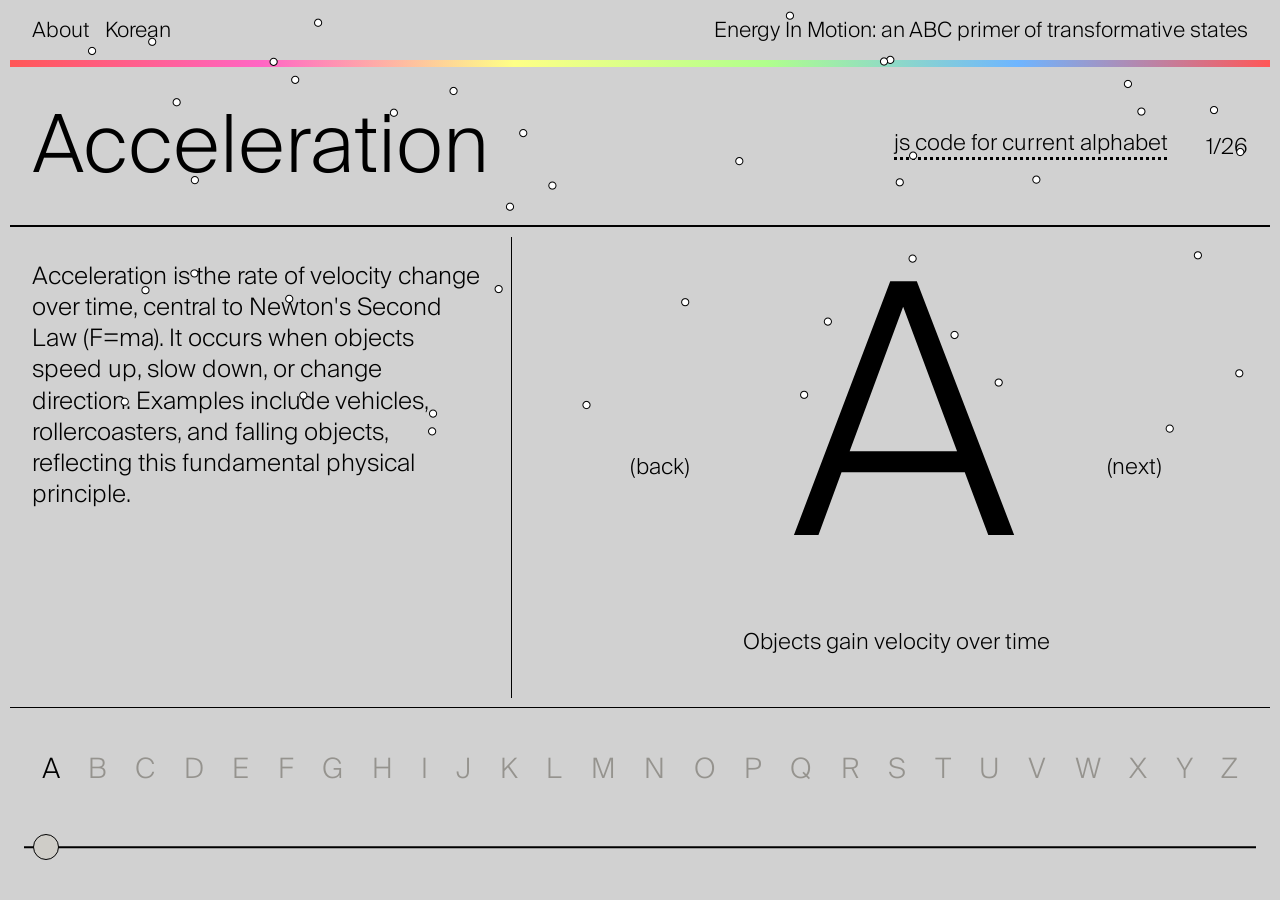
==== index.html @ 552d9637 "Add files via upload" ====
<!DOCTYPE html>
<html lang="en">
<head>
    <meta charset="UTF-8">
    <meta name="viewport" content="width=device-width, initial-scale=1.0">
    <title>Energy in Motion: An ABC Primer of Transformative States</title>
    <link rel="stylesheet" href="primer-en.css">
    <script>
        document.documentElement.classList.add('loading');
        window.addEventListener('load', function() {
          document.documentElement.classList.remove('loading');
        });
    </script>
</head>
<body>
    <!-- Top Navigation -->
    <div class="top-nav">
        <div class="nav-buttons">
            <button class="info-btn"><span class="circle"></span> About</button>
            <button class="lang-btn"><span class="circle"></span> Korean</button>
        </div>
        <div class="site-title">Energy In Motion: an ABC primer of transformative states</div>
    </div>
    
    <!-- Divider -->
    <div class="top-divider"></div>
    
    <!-- Letter Word Section -->
    <div class="letter-word-container">
        <div class="letter-word">
            Acceleration
            <span class="question-btn">?</span>
        </div>
        <div class="question-circle">Acceleration is the rate of velocity change over time, central to Newton's Second Law (F=ma). It occurs when objects speed up, slow down, or change direction. Examples include vehicles, rollercoasters, and falling objects, reflecting this fundamental physical principle.</div>
        <div class="js-link">js code for current alphabet</div>
        <div class="counter">1/26</div>
    </div>
    
    <!-- Divider -->
    <div class="section-divider"></div>
    
    <!-- Main Content Area -->
    <div class="main-content-wrapper">
        <!-- Description Column -->
        <div class="description-column">
            <div class="description" id="visible-description">
                <p>Acceleration is the rate of velocity change over time, central to Newton's Second Law (F=ma). It occurs when objects speed up, slow down, or change direction. Examples include vehicles, rollercoasters, and falling objects, reflecting this fundamental physical principle.</p>
            </div>
        </div>

        <!-- Main Content Area -->
        <div class="main-display">
            <button class="nav-text-button prev" onclick="goToPrevLetter(); return false;">(back)</button>
    <div class="main-letter">A</div>
    <button class="nav-text-button next" onclick="goToNextLetter(); return false;">(next)</button>
            
            <!-- Concept text -->
            <div class="concept">Objects gain velocity over time</div>
        </div>
        
    </div>
    
    <!-- Alphabet Strip -->
    <div class="alphabet-strip">
        <span class="letter current" data-letter="A">A <span class="alphabet-question-btn">?</span></span>
        <span class="letter" data-letter="B">B <span class="alphabet-question-btn">?</span></span>
        <span class="letter" data-letter="C">C <span class="alphabet-question-btn">?</span></span>
        <span class="letter" data-letter="D">D <span class="alphabet-question-btn">?</span></span>
        <span class="letter" data-letter="E">E <span class="alphabet-question-btn">?</span></span>
        <span class="letter" data-letter="F">F <span class="alphabet-question-btn">?</span></span>
        <span class="letter" data-letter="G">G <span class="alphabet-question-btn">?</span></span>
        <span class="letter" data-letter="H">H <span class="alphabet-question-btn">?</span></span>
        <span class="letter" data-letter="I">I <span class="alphabet-question-btn">?</span></span>
        <span class="letter" data-letter="J">J <span class="alphabet-question-btn">?</span></span>
        <span class="letter" data-letter="K">K <span class="alphabet-question-btn">?</span></span>
        <span class="letter" data-letter="L">L <span class="alphabet-question-btn">?</span></span>
        <span class="letter" data-letter="M">M <span class="alphabet-question-btn">?</span></span>
        <span class="letter" data-letter="N">N <span class="alphabet-question-btn">?</span></span>
        <span class="letter" data-letter="O">O <span class="alphabet-question-btn">?</span></span>
        <span class="letter" data-letter="P">P <span class="alphabet-question-btn">?</span></span>
        <span class="letter" data-letter="Q">Q <span class="alphabet-question-btn">?</span></span>
        <span class="letter" data-letter="R">R <span class="alphabet-question-btn">?</span></span>
        <span class="letter" data-letter="S">S <span class="alphabet-question-btn">?</span></span>
        <span class="letter" data-letter="T">T <span class="alphabet-question-btn">?</span></span>
        <span class="letter" data-letter="U">U <span class="alphabet-question-btn">?</span></span>
        <span class="letter" data-letter="V">V <span class="alphabet-question-btn">?</span></span>
        <span class="letter" data-letter="W">W <span class="alphabet-question-btn">?</span></span>
        <span class="letter" data-letter="X">X <span class="alphabet-question-btn">?</span></span>
        <span class="letter" data-letter="Y">Y <span class="alphabet-question-btn">?</span></span>
        <span class="letter" data-letter="Z">Z <span class="alphabet-question-btn">?</span></span>
    </div>
    
    <!-- Slider -->
    <div class="slider-container">
        <div class="slider-track"></div>
        <div class="slider-thumb"></div>
    </div>

    <!-- Hidden Descriptions for All Letters -->
    <div style="display: none;">
        <!-- A: Acceleration -->
        <div id="description-A" class="hidden-description">
            <p>Acceleration is the rate of velocity change over time, central to Newton's Second Law (F=ma). It occurs when objects speed up, slow down, or change direction. Examples include vehicles, rollercoasters, and falling objects, reflecting this fundamental physical principle.</p>
            <a href="#" class="js-link" style="display:none;"></a>
        </div>

        <!-- B: Balance -->
        <div id="description-B" class="hidden-description">
            <p>Balance occurs when opposing forces create equilibrium. In physics, balanced systems have no net force, remaining stationary or moving at constant velocity. This applies to chemical reactions seeking equilibrium and biological systems maintaining homeostasis in nature.</p>
            <a href="#" class="js-link" style="display:none;"></a>
        </div>
        
        <!-- C: Conversion -->
        <div id="description-C" class="hidden-description">
            <p>Conversion transforms energy between forms while total energy remains constant (First Law of Thermodynamics). Energy shifts between kinetic, potential, thermal, and electrical forms without creation or destruction. Examples include falling objects converting potential energy.</p>
            <a href="#" class="js-link" style="display:none;"></a>
        </div>
        
        <!-- D: Density -->
        <div id="description-D" class="hidden-description">
            <p>Density measures mass per volume, determining matter's compactness. This explains why objects float or sink and how materials layer when mixed. Temperature-related density variations drive atmospheric and oceanic currents, influencing weather patterns worldwide.</p>
            <a href="#" class="js-link" style="display:none;"></a>
        </div>
        
        <!-- E: Equilibrium -->
        <div id="description-E" class="hidden-description">
            <p>Equilibrium occurs when forces balance with no net change. This applies to mechanical systems at rest, chemical reactions with matched rates, and thermal systems at uniform temperature. Systems naturally progress toward equilibrium states representing minimum energy.</p>
            <a href="#" class="js-link" style="display:none;"></a>
        </div>
        
        <!-- F: Friction -->
        <div id="description-F" class="hidden-description">
            <p>Friction is the resistive force between moving surfaces, converting kinetic energy to heat. It explains why objects stop without added force and surfaces wear down. While reducing efficiency in machines, friction enables walking, driving, and gripping in daily life.</p>
            <a href="#" class="js-link" style="display:none;"></a>
        </div>
        
        <!-- G: Gravity -->
        <div id="description-G" class="hidden-description">
            <p>Gravity is the attractive force between objects with mass. This fundamental force creates weight on Earth and governs celestial motion. Gravity generates phenomena from ocean tides to river flows, while shaping galaxies and determining planetary orbits throughout space.</p>
            <a href="#" class="js-link" style="display:none;"></a>
        </div>
        
        <!-- H: Harmonic -->
        <div id="description-H" class="hidden-description">
            <p>Harmonic motion describes repeating patterns of vibration where an object oscillates around an equilibrium position. This principle explains how sound waves propagate, how musical instruments create notes, and how systems like pendulums move when displaced. Harmonic oscillators store and release energy in predictable patterns.</p>
            <a href="#" class="js-link" style="display:none;"></a>
        </div>
        
        <!-- I: Inertia -->
        <div id="description-I" class="hidden-description">
            <p>Inertia is an object's resistance to changes in motion, articulated in Newton's First Law. Objects at rest stay at rest, and moving objects maintain velocity unless acted upon by an external force. This property explains why seatbelts are necessary and why spacecraft continue moving in space without propulsion.</p>
            <a href="#" class="js-link" style="display:none;"></a>
        </div>
        
        <!-- J: Joule -->
        <div id="description-J" class="hidden-description">
            <p>The joule is the standard unit of energy in physics, measuring the work done when a force of one newton moves an object one meter. It quantifies all energy forms, from the kinetic energy of moving objects to the chemical energy in foods. Named after physicist James Prescott Joule.</p>
            <a href="#" class="js-link" style="display:none;"></a>
        </div>
        
        <!-- K: Kinetic -->
        <div id="description-K" class="hidden-description">
            <p>Kinetic energy is the energy possessed by objects in motion, calculated as one-half mass times velocity squared. This energy form is transferred during collisions, converted from potential energy during falls, and transformed into other energy types like heat through friction or electrical energy in generators.</p>
            <a href="#" class="js-link" style="display:none;"></a>
        </div>
        
        <!-- L: Luminosity -->
        <div id="description-L" class="hidden-description">
            <p>Luminosity measures the total energy emitted by a light source per unit time. For stars, it relates to their mass, temperature, and size. This property helps astronomers determine stellar evolution, distances between celestial objects, and understand how energy from stars like our sun enables life.</p>
            <a href="#" class="js-link" style="display:none;"></a>
        </div>
        
        <!-- M: Momentum -->
        <div id="description-M" class="hidden-description">
            <p>Momentum is the product of mass and velocity, representing an object's motion quantity. This conserved physical property explains why heavier or faster objects are harder to stop, and why collisions transfer motion between objects. In isolated systems, total momentum remains constant despite individual object changes.</p>
            <a href="#" class="js-link" style="display:none;"></a>
        </div>
        
        <!-- N: Neutron -->
        <div id="description-N" class="hidden-description">
            <p>The neutron is a subatomic particle with no electric charge, found in atomic nuclei alongside protons. These particles stabilize nuclei and make elements with the same number of protons (isotopes) possible. Free neutrons are unstable and radioactively decay, playing crucial roles in nuclear reactions and radiation.</p>
            <a href="#" class="js-link" style="display:none;"></a>
        </div>
        
        <!-- O: Oscillation -->
        <div id="description-O" class="hidden-description">
            <p>Oscillation is regular variation around an equilibrium position or value. This phenomenon occurs in pendulums, springs, sound waves, and electromagnetic fields. Characterized by amplitude, frequency, and period, oscillations transfer energy through waves and form the basis for timekeeping, music, and communications technology.</p>
            <a href="#" class="js-link" style="display:none;"></a>
        </div>
        
        <!-- P: Potential -->
        <div id="description-P" class="hidden-description">
            <p>Potential energy is stored energy due to an object's position or state. It exists in many forms: gravitational (height), elastic (springs), chemical (bonds), and electrical (charge position). This energy can convert to kinetic energy and other forms, demonstrating energy conservation as objects interact with their environment.</p>
            <a href="#" class="js-link" style="display:none;"></a>
        </div>
        
        <!-- Q: Quantum -->
        <div id="description-Q" class="hidden-description">
            <p>Quantum refers to discrete packets of energy that light and matter possess at the subatomic scale. This revolutionary concept explains how energy is transferred in fixed amounts rather than continuously, leading to quantum mechanics which governs electron behavior, atomic structure, and modern technologies like lasers and transistors.</p>
            <a href="#" class="js-link" style="display:none;"></a>
        </div>
        
        <!-- R: Resonance -->
        <div id="description-R" class="hidden-description">
            <p>Resonance occurs when a system is driven at its natural frequency, causing amplified oscillations. This phenomenon explains how musical instruments produce sound, why bridges require dampeners, and how MRI machines image human tissue. Resonant systems efficiently transfer energy, sometimes with dramatic or destructive consequences.</p>
            <a href="#" class="js-link" style="display:none;"></a>
        </div>
        
        <!-- S: Symmetry -->
        <div id="description-S" class="hidden-description">
            <p>Symmetry in physics refers to features that remain unchanged under certain transformations. These principles underlie conservation laws: time symmetry connects to energy conservation, spatial symmetry to momentum conservation. Nature's fundamental forces and particles are defined by symmetries, providing a framework for understanding physical reality.</p>
            <a href="#" class="js-link" style="display:none;"></a>
        </div>
        
        <!-- T: Thermal -->
        <div id="description-T" class="hidden-description">
            <p>Thermal energy is the internal energy of matter due to molecular motion. Temperature measures this motion's average intensity, while heat represents thermal energy transfer between objects. This energy form follows thermodynamics laws: it flows from hot to cold regions and ultimately converts to less useful forms.</p>
            <a href="#" class="js-link" style="display:none;"></a>
        </div>
        
        <!-- U: Uncertainty -->
        <div id="description-U" class="hidden-description">
            <p>Uncertainty in quantum mechanics represents fundamental limits on measurement precision. Heisenberg's Principle states that certain paired properties (like position and momentum) cannot be simultaneously measured with perfect accuracy. This isn't due to instrument limitations but reflects nature's probabilistic character at quantum scales, challenging classical determinism.</p>
            <a href="#" class="js-link" style="display:none;"></a>
        </div>
        
        <!-- V: Voltage -->
        <div id="description-V" class="hidden-description">
            <p>Voltage is the electric potential difference between two points, measured in volts. It represents the force that drives electric current through a circuit. Higher voltage increases the energy carried by electrons, powering everything from household appliances to telecommunications. This fundamental property enables energy transmission across vast distances in our power grid.</p>
            <a href="#" class="js-link" style="display:none;"></a>
        </div>
        
        <!-- W: Wave -->
        <div id="description-W" class="hidden-description">
            <p>Waves transfer energy through space and matter without permanent particle displacement. They exhibit properties like frequency, wavelength, amplitude, and interference patterns. Wave phenomena explain sound transmission, light behavior, water movement, and information transfer in technologies ranging from radio to quantum computing systems.</p>
            <a href="#" class="js-link" style="display:none;"></a>
        </div>
        
        <!-- X: X-ray -->
        <div id="description-X" class="hidden-description">
            <p>X-rays are high-energy electromagnetic radiation with wavelengths shorter than visible light. Their penetrating ability allows imaging of internal structures while being absorbed differently by various materials. This property enables medical diagnostics, security scanning, crystallography for molecular structure determination, and astronomical observations of high-energy cosmic phenomena.</p>
            <a href="#" class="js-link" style="display:none;"></a>
        </div>
        
        <!-- Y: Yield -->
        <div id="description-Y" class="hidden-description">
            <p>Yield in physics represents the energy released during processes like nuclear reactions or material deformation. In nuclear contexts, it measures explosive energy release, while in materials science, yield point indicates when elastic deformation becomes plastic. This concept is crucial for energy production, weapons assessment, and structural engineering.</p>
            <a href="#" class="js-link" style="display:none;"></a>
        </div>
        
        <!-- Z: Zero Point -->
        <div id="description-Z" class="hidden-description">
            <p>Zero-point energy is the minimum energy quantum systems possess even at absolute zero temperature. This residual energy exists because the uncertainty principle prevents particles from being completely at rest. It manifests in phenomena like vacuum fluctuations and may influence fundamental forces, with theoretical implications for quantum field theory and cosmology.</p>
            <a href="#" class="js-link" style="display:none;"></a>
        </div>
    </div>

    <!-- GSAP Core and Plugins -->
<script src="https://cdn.jsdelivr.net/npm/gsap@3.12.2/dist/gsap.min.js"></script>
<script src="Physics2DPlugin.min.js"></script>
<script src="SplitText.min.js"></script>
<script src="CustomEase.min.js"></script>
<script src="CustomBounce.min.js"></script>
<script src="CustomWiggle.min.js"></script>
<script src="EasePack.min.js"></script>
<script src="Draggable.min.js"></script>
<script src="Flip.min.js"></script>
<script src="primer-no-cursor.js"></script>
    <script>
        // Compatibility script for the new layout
        document.addEventListener('DOMContentLoaded', function() {
            // Make sure the js-link in the header triggers the hidden js-link in the description
            const jsLink = document.querySelector('.js-link');
            jsLink.addEventListener('click', function(e) {
                e.preventDefault();
                
                // Find the current letter
                const currentLetter = document.querySelector('.letter.current').getAttribute('data-letter');
                
                // Find the hidden js-link in the description for the current letter
                const hiddenDesc = document.getElementById(`description-${currentLetter}`);
                if (hiddenDesc) {
                    const descJsLink = hiddenDesc.querySelector('.js-link');
                    if (descJsLink) {
                        // Simulate click on the original js-link
                        descJsLink.click();
                    }
                }
            });

            // Make language button work as a link to Korean version
            const langBtn = document.querySelector('.lang-btn');
            langBtn.addEventListener('click', function() {
                window.location.href = 'primer-ko.html';
            });

            // Update the visible description when letter changes
            document.addEventListener('letterChanged', function(event) {
                if (event.detail && event.detail.letter) {
                    // Update the visible description
                    updateDescription(event.detail.letter);
                }
            });
            
            // Function to update the visible description
            function updateDescription(letter) {
                const hiddenDesc = document.getElementById(`description-${letter}`);
                const visibleDesc = document.getElementById('visible-description');
                
                if (hiddenDesc && visibleDesc) {
                    const contentText = hiddenDesc.querySelector('p').textContent;
                    visibleDesc.innerHTML = `<p>${contentText}</p>`;
                }
            }
        });
    </script>
    
    <!-- Fixed Info Box Script with responsive text -->
<script>
   document.addEventListener('DOMContentLoaded', function() {
    // Create the info box element
    const infoBox = document.createElement('div');
    infoBox.id = 'info-modal';
    
    // Function to position and size the info box correctly
    function positionInfoBox() {
        // Find the About button to position popup directly underneath
        const aboutBtn = document.querySelector('.info-btn');
        
        if (aboutBtn) {
            const btnRect = aboutBtn.getBoundingClientRect();
            
            // Position info box directly under About button
            infoBox.style.position = 'absolute';
            infoBox.style.top = (btnRect.bottom + 10) + 'px';
            infoBox.style.left = btnRect.left + 'px';
            
            // Make popup - 750px wide and auto height
            infoBox.style.width = '750px';
            infoBox.style.height = 'auto';
            infoBox.style.maxHeight = 'none';
        }
    }
    
    // Style the info box
    infoBox.style.backgroundColor = 'rgba(209, 209, 209, 0.9)';
    infoBox.style.zIndex = '1000';
    infoBox.style.display = 'none';
    infoBox.style.overflow = 'auto';
    infoBox.style.border = '1.5px solid #000';
    
    document.body.appendChild(infoBox);
    
    // Initial positioning
    positionInfoBox();
    
    // Reposition on window resize
    window.addEventListener('resize', positionInfoBox);

    // Get the exact padding from description column
    const descriptionColumn = document.querySelector('.description-column');
    let descPadding = '2rem';
    
    if (descriptionColumn) {
        const computedStyle = window.getComputedStyle(descriptionColumn);
        descPadding = computedStyle.padding;
    }

    // Add content to the info box
    infoBox.innerHTML = `
        <div style="padding: 15px 20px; font-family: 'SuisseIntl-Light', 'test-family-light', sans-serif; font-size: 18px; line-height: 1.4; text-align: left; width: 100%; box-sizing: border-box;">
            <p>All things exist as energy in constant flux, transforming through different forms and states. This ABC Primer pairs letters with energy concepts that respond to your cursor movements, allowing you to interact with these principles beyond static definitions. The project combines field research with speculative design to create an experiential exploration of energy phenomena. Each letter visualizes scientific principles through interactive animations that reveal the dynamic nature of physical forces and transformations.</p>
        </div>
    `;

    // Track if the box is visible
    let isInfoBoxVisible = false;

    // Find the info button
    const infoBtn = document.querySelector('.info-btn');
    
    // Add click event listener
    if (infoBtn) {
        infoBtn.addEventListener('click', function(e) {
            e.stopPropagation();
            
            if (!isInfoBoxVisible) {
                // Show the box
                infoBox.style.display = 'flex';
                infoBox.style.justifyContent = 'center';
                infoBox.style.alignItems = 'center';
                positionInfoBox(); // Ensure correct positioning on display
                isInfoBoxVisible = true;
            } else {
                // Hide the box
                infoBox.style.display = 'none';
                isInfoBoxVisible = false;
            }
        });
        
        // Close when clicking anywhere else
        document.addEventListener('click', function(e) {
            if (isInfoBoxVisible && !infoBox.contains(e.target) && e.target !== infoBtn) {
                infoBox.style.display = 'none';
                isInfoBoxVisible = false;
            }
        });
    }
});

    // Question mark functionality
    document.addEventListener('DOMContentLoaded', function() {
        const questionBtn = document.querySelector('.question-btn');
        const questionCircle = document.querySelector('.question-circle');
        
        if (questionBtn && questionCircle) {
            questionBtn.addEventListener('click', function(e) {
                e.stopPropagation();
                questionCircle.classList.toggle('show');
            });
            
            // Close when clicking elsewhere
            document.addEventListener('click', function(e) {
                if (!questionBtn.contains(e.target) && !questionCircle.contains(e.target)) {
                    questionCircle.classList.remove('show');
                }
            });
        }

        // Alphabet question mark functionality
        const alphabetQuestionBtns = document.querySelectorAll('.alphabet-question-btn');
        alphabetQuestionBtns.forEach(function(btn) {
            btn.addEventListener('click', function(e) {
                e.stopPropagation();
                
                // Get the letter from parent element
                const letter = btn.parentElement.getAttribute('data-letter');
                
                // Find the description for this letter
                const description = document.getElementById('description-' + letter);
                
                if (description) {
                    // Create a popup showing the description
                    let popup = document.getElementById('alphabet-popup');
                    if (!popup) {
                        popup = document.createElement('div');
                        popup.id = 'alphabet-popup';
                        popup.style.position = 'absolute';
                        popup.style.background = '#d1d1d1';
                        popup.style.border = '1.5px solid #000';
                        popup.style.padding = '12px';
                        popup.style.fontFamily = 'SuisseIntl-Light, sans-serif';
                        popup.style.fontSize = '12px';
                        popup.style.lineHeight = '1.3';
                        popup.style.zIndex = '1000';
                        popup.style.maxWidth = '300px';
                        popup.style.display = 'none';
                        document.body.appendChild(popup);
                    }
                    
                    // Position popup near the clicked button
                    const rect = btn.getBoundingClientRect();
                    popup.style.top = (rect.bottom + 5) + 'px';
                    popup.style.left = rect.left + 'px';
                    
                    // Set content
                    popup.innerHTML = description.querySelector('p').innerHTML;
                    
                    // Show/hide popup
                    if (popup.style.display === 'block') {
                        popup.style.display = 'none';
                    } else {
                        popup.style.display = 'block';
                    }
                }
            });
        });

        // Close alphabet popup when clicking elsewhere
        document.addEventListener('click', function(e) {
            const popup = document.getElementById('alphabet-popup');
            if (popup && !e.target.classList.contains('alphabet-question-btn')) {
                popup.style.display = 'none';
            }
        });
    });
    </script>
    <script src="code-display.js"></script>
    <script src="particles.js"></script>
    <script>
        // Self-contained fix for navigation buttons and keyboard controls
(function() {
    // Wait for page to fully load
    window.addEventListener('load', function() {
        console.log("Navigation fix running...");
        
        // Get the navigation buttons
        const prevButton = document.querySelector('.nav-text-button.prev');
        const nextButton = document.querySelector('.nav-text-button.next');
        
        // Get all alphabet letters
        const letters = document.querySelectorAll('.alphabet-strip .letter');
        const letterArray = Array.from(letters).map(el => el.getAttribute('data-letter'));
        
        // Function to find current letter
        function getCurrentLetter() {
            const currentLetter = document.querySelector('.letter.current');
            return currentLetter ? currentLetter.getAttribute('data-letter') : 'A';
        }
        
        // Flag to prevent double navigation (IMPORTANT)
        window.keyboardNavigationHandled = true;
        
        // Check if there's already a global function we can use
        let hasGlobalNavFunctions = false;
        if (typeof window.goToPrevLetter === 'function' && typeof window.goToNextLetter === 'function') {
            hasGlobalNavFunctions = true;
            console.log("Using existing global navigation functions");
        }
        
        // Navigation functions - but don't define them if they already exist
        if (!hasGlobalNavFunctions) {
            // Define our own navigation functions
            window.goToPrevLetter = function() {
                const currentLetter = getCurrentLetter();
                const currentIndex = letterArray.indexOf(currentLetter);
                const prevIndex = (currentIndex - 1 + 26) % 26; // Wrap from A to Z
                
                // Find the previous letter element and click it
                const prevLetter = letterArray[prevIndex];
                const prevElement = document.querySelector(`.letter[data-letter="${prevLetter}"]`);
                if (prevElement) {
                    prevElement.click();
                    console.log(`Navigated to previous letter: ${prevLetter}`);
                }
            };
            
            window.goToNextLetter = function() {
                const currentLetter = getCurrentLetter();
                const currentIndex = letterArray.indexOf(currentLetter);
                const nextIndex = (currentIndex + 1) % 26; // Wrap from Z to A
                
                // Find the next letter element and click it
                const nextLetter = letterArray[nextIndex];
                const nextElement = document.querySelector(`.letter[data-letter="${nextLetter}"]`);
                if (nextElement) {
                    nextElement.click();
                    console.log(`Navigated to next letter: ${nextLetter}`);
                }
            };
            
            console.log("Navigation functions defined");
        }
        
        // Directly replace the buttons with new ones that have working handlers
        if (prevButton && prevButton.parentNode) {
            const newPrevButton = document.createElement('button');
            newPrevButton.className = prevButton.className;
            newPrevButton.innerHTML = prevButton.innerHTML;
            newPrevButton.onclick = function(e) {
                e.preventDefault();
                e.stopPropagation();
                window.goToPrevLetter();
                return false;
            };
            prevButton.parentNode.replaceChild(newPrevButton, prevButton);
        }
        
        if (nextButton && nextButton.parentNode) {
            const newNextButton = document.createElement('button');
            newNextButton.className = nextButton.className;
            newNextButton.innerHTML = nextButton.innerHTML;
            newNextButton.onclick = function(e) {
                e.preventDefault();
                e.stopPropagation();
                window.goToNextLetter();
                return false;
            };
            nextButton.parentNode.replaceChild(newNextButton, nextButton);
        }
        
        // Get updated button references after replacement
        const updatedPrevButton = document.querySelector('.nav-text-button.prev');
        const updatedNextButton = document.querySelector('.nav-text-button.next');
        
        // Add a custom style to override the underline
        const styleEl = document.createElement('style');
        styleEl.textContent = `
            .nav-text-button.keyboard-active {
                font-style: italic;
                transform: translateY(-50%) skewX(-5deg) !important;
            }
        `;
        document.head.appendChild(styleEl);
        
        // IMPORTANT: Remove the existing keyboard event listener from primer.js to avoid double navigation
        // This is done by creating a new handler that intercepts and handles the events before primer.js can
        document.addEventListener('keydown', function(e) {
            if (e.key === 'ArrowLeft' || e.key === 'ArrowRight') {
                e.stopImmediatePropagation(); // Prevent other handlers from executing
                
                // Visual feedback for the buttons
                if (e.key === 'ArrowLeft' && updatedPrevButton) {
                    updatedPrevButton.classList.add('keyboard-active');
                    setTimeout(function() {
                        updatedPrevButton.classList.remove('keyboard-active');
                    }, 300);
                } else if (e.key === 'ArrowRight' && updatedNextButton) {
                    updatedNextButton.classList.add('keyboard-active');
                    setTimeout(function() {
                        updatedNextButton.classList.remove('keyboard-active');
                    }, 300);
                }
                
                // Call the appropriate navigation function
                if (e.key === 'ArrowLeft') {
                    window.goToPrevLetter();
                } else if (e.key === 'ArrowRight') {
                    window.goToNextLetter();
                }
                
                // Prevent default browser scrolling
                e.preventDefault();
            }
        }, true); // Use capturing phase to ensure this runs first
        
        console.log("Navigation fix with single key press handling applied successfully");
    });
})();
        </script>
        <script>
            // Fix for site title refresh functionality
            document.addEventListener('DOMContentLoaded', function() {
                // Get the site title element
                const siteTitle = document.querySelector('.site-title');
                
                // Add click event listener to reload the page
                if (siteTitle) {
                    siteTitle.addEventListener('click', function() {
                        window.location.reload();
                    });
                    
                    // Add a cursor style to indicate it's clickable
                    siteTitle.style.cursor = 'pointer';
                }
            });
            </script>
</body>
</html>
---- primer-en.css ----
@font-face {
    font-family: 'SuisseIntl-Light';
    src: url('SuisseIntl-Light.woff2') format('woff2');
    font-weight: 300;
    font-style: normal;
    font-display: swap;
}

@font-face {
    font-family: 'test-family-light';
    src: url('test-family-light.woff2') format('woff2');
    font-weight: 300;
    font-style: normal;
    font-display: swap;
}

@font-face {
    font-family: 'test-family-light-italic';
    src: url('test-family-light-italic.woff2') format('woff2');
    font-weight: 300;
    font-style: italic;
    font-display: swap;
}

/* Reset and base styles */
* {
    margin: 0;
    padding: 0;
    box-sizing: border-box;
    font-family: 'SuisseIntl-Light', sans-serif;
}

html, body {
    width: 100%;
    height: 100%;
    background-color: #d1d1d1;
    font-family: 'SuisseIntl-Light', sans-serif;
    letter-spacing: 0;
    overflow: hidden;
}

body {
    display: flex;
    flex-direction: column;
}

/* Top Nav Area */
.top-nav {
    height: 60px; /* Fixed height for consistency */
    padding: 0 2rem;
    display: flex;
    justify-content: space-between;
    align-items: center;
}

.nav-buttons {
    display: flex;
    gap: 1.5rem;
}

/* Updated button styles */
.nav-buttons {
    display: flex;
    gap: 16px;
}

.info-btn, .lang-btn {
    display: flex;
    align-items: center;
    background: none;
    border: none;
    font-family: 'SuisseIntl-Light', sans-serif;
    font-size: 21px;
    font-weight: 300;
    cursor: pointer;
    padding: 0;
    transition: all 0.2s ease;
}

.info-btn:hover, .lang-btn:hover {
    font-family: 'SuisseIntl-Light', sans-serif;
    transform: skewX(-10deg);
    transition: transform 0.1s ease;
}

.info-btn:active, .lang-btn:active {
    font-family: 'SuisseIntl-Light', sans-serif;
    transform: skewX(-10deg);
}

/* Hide the circles */
.circle {
    display: none;
}

/* Question mark button */
.question-btn {
    display: inline-block;
    margin-left: 10px;
    font-size: 18px;
    color: #000;
    cursor: pointer;
    border: 1px solid #000;
    border-radius: 50%;
    width: 20px;
    height: 20px;
    text-align: center;
    line-height: 18px;
    font-family: 'SuisseIntl-Light', sans-serif;
}

/* Alphabet question mark button */
.alphabet-question-btn {
    display: inline-block;
    margin-left: 5px;
    font-size: 12px;
    color: #000;
    cursor: pointer;
    border: 1px solid #000;
    border-radius: 50%;
    width: 15px;
    height: 15px;
    text-align: center;
    line-height: 13px;
    font-family: 'SuisseIntl-Light', sans-serif;
    background-color: #fff;
}

.site-title {
    font-family: 'SuisseIntl-Light', sans-serif;
    font-size: 21px;
    letter-spacing: 0;
    font-weight: 300;
    color: #000000;
    text-align: right;
    cursor: pointer; /* Add cursor pointer for the clickable title */
}

.site-title:hover {
    font-family: 'SuisseIntl-Light', sans-serif;
    transform: skewX(-10deg);
    transition: transform 0.1s ease;
}

.top-divider {
    width: calc(100% - 20px);
    margin: 0 10px;
    height: 6.5px;
    background: linear-gradient(90deg,
        #FF5757 0%,
        #FF66C4 20%,
        #FEFF86 40%,
        #B0FF8C 60%,
        #6EB5FF 80%,
        #FF5757 100%);
    background-size: 100% 100%;
    position: relative;
    overflow: hidden;
    border-radius: 0;
}

/* Letter Word Area */
.letter-word-container {
    display: flex;
    align-items: center;
    padding: 1.5rem 2rem;
    position: relative;
    border-bottom: none;
}

/* Add a pseudo-element for the bottom border with margins */
.letter-word-container:after {
    content: "";
    position: absolute;
    left: 10px;
    right: 10px;
    bottom: 0;
    height: 1.5px;
    background: #000;
}

.letter-word {
    font-family: 'SuisseIntl-Light', sans-serif;
    font-size: 80px;
    font-weight: 300;
    line-height: 1;
}

.question-circle {
    position: absolute;
    top: 50px;
    left: 20px;
    width: 220px;
    background: #d1d1d1;
    border: 1.5px solid #000;
    padding: 12px;
    font-family: 'SuisseIntl-Light', sans-serif;
    font-size: 6px;
    line-height: 1.3;
    z-index: 10;
    cursor: pointer;
    display: none;
}

.question-circle.show {
    display: block;
}

/* JS Link without the border-bottom - Updated font family */
.js-link {
    display: inline-block;
    font-size: 22px;
    font-family: 'SuisseIntl-Light', sans-serif;
    letter-spacing: 0;
    color: #000;
    text-decoration: none;
    position: absolute;
    right: 7rem;
    top: calc(50% - 4px); /* Move up by 4px from center */
    transform: translateY(-50%);
    /* Text decoration that only affects the text */
    text-decoration: underline;
    text-decoration-style: dotted;
    text-decoration-thickness: 3px;
    text-underline-offset: 7px;
    line-height: 1;
}

/* Counter */
.counter {
    font-family: 'SuisseIntl-Light', sans-serif;
    font-size: 22px;
    font-weight: 300;
    letter-spacing: 0;
    position: absolute;
    right: 2rem;
    top: 50%;
    transform: translateY(-50%);
}

/* Main Content Wrapper */
.main-content-wrapper {
    display: flex;
    flex: 1;
    border-bottom: none;
    position: relative;
}

/* Add pseudo-element for the bottom border with margins */
.main-content-wrapper:after {
    content: "";
    position: absolute;
    left: 10px;
    right: 10px;
    bottom: 0;
    height: 1.5px;
    background: #000;
}

/* Description Column */
.description-column {
    width: 40%;
    padding: 2rem;
    border-right: none;
    line-height: 1.3;
    font-size: 24px;
    font-family: 'SuisseIntl-Light', sans-serif;
    word-break: keep-all;
    overflow-wrap: break-word;
    position: relative;
}

/* Add pseudo-element for right border with margins */
.description-column:after {
    content: "";
    position: absolute;
    top: 10px;
    bottom: 10px;
    right: 0;
    width: 1.5px;
    background: #000;
}

/* About Popup Box - appears under About button */
.about-popup {
    position: absolute;
    top: 60px;
    left: 2rem;
    width: 300px;
    background: #d1d1d1;
    border: 1.5px solid #000;
    padding: 1rem;
    font-size: 14px;
    font-family: 'SuisseIntl-Light', sans-serif;
    line-height: 1.4;
    z-index: 20;
    display: none;
}

.about-popup.show {
    display: block;
}

/* Main Display Area */
.main-display {
    flex: 1;
    display: flex;
    flex-direction: column;
    align-items: center;
    justify-content: center;
    position: relative;
    padding: 2rem 0;
}

.main-letter {
    font-family: 'SuisseIntl-Light', sans-serif;
    font-size: 350px;
    font-weight: 300;
    line-height: 1;
    letter-spacing: 0;
    text-align: center;
    display: block;
    width: 100%;
    position: relative;
    top: -25px; /* Move the letter up to align with arrows */
    margin-bottom: -25px; /* Reduce gap between letter and concept */
}

.concept {
    font-family: 'SuisseIntl-Light', sans-serif;
    font-size: 22px;
    font-weight: 300;
    letter-spacing: 0;
    text-align: center;
    margin-top: 25px; /* Reduced from default to create smaller gap */
    padding-bottom: 1rem;
    width: 100%;
}

/* Navigation Buttons */
.navigation-button {
    position: absolute;
    top: 50%;
    transform: translateY(-50%);
    width: 45px;
    height: 45px;
    background: #ffffff;
    border: 1.5px solid #000;
    display: flex;
    align-items: center;
    justify-content: center;
    cursor: pointer;
    z-index: 100; /* Ensure buttons are clickable */
}


/* CSS for improved navigation buttons */

/* Improved navigation button styles with clear skew effect */
.nav-text-button {
    font-family: 'SuisseIntl-Light', sans-serif;
    font-size: 22px;
    letter-spacing: 0;
    color: #000000;
    background: none;
    border: none;
    cursor: pointer;
    padding: 0.5rem;
    position: absolute;
    top: 50%;
    transform: translateY(-50%);
    transition: transform 0.03s linear, font-style 0.03s linear;
    z-index: 10;
}

.nav-text-button.prev {
    left: 110px;
}

.nav-text-button.next {
    right: 110px;
}

/* Combined selector for all types of interaction */
.nav-text-button:hover,
.nav-text-button:active,
.nav-text-button.active-key {
    font-style: italic;
    transform: translateY(-50%) skewX(-5deg);
    transition: transform 0.03s linear, font-style 0.03s linear;
}

/* Ensure the active class is stronger than hover */
.nav-text-button.active-key {
    font-style: italic !important;
    transform: translateY(-50%) skewX(-5deg) !important;
}

/* Add a subtle highlight for better visual feedback */
.nav-text-button.active-key::after {
    content: "";
    position: absolute;
    bottom: 0.4rem;
    left: 0.5rem;
    right: 0.5rem;
    height: 1px;
    background-color: #000000;
    opacity: 0.5;
}

/* Alphabet Strip */
.alphabet-strip {
    display: flex;
    justify-content: space-between;
    padding: 1.5rem 2rem;
    margin-top: 1.5rem;
    height: 60px;
    align-items: center;
}

.letter {
    font-family: 'SuisseIntl-Light', sans-serif;
    font-size: 28px;
    font-weight: 300;
    letter-spacing: 0;
    cursor: pointer;
    color: #95938E; /* Gray color for non-selected letters */
    padding: 0.25rem 0.6rem;
    display: inline-block;
    line-height: 1;
    margin-top: 15px;
    transition: color 0.2s ease;
}

.letter.current {
    color: #000000; /* Black color for selected letter */
    background-color: transparent;
    padding: 0.35rem 0.6rem;
    margin-top: 15px;
    font-weight: 400; /* Slightly bolder for better visibility */
}

/* Slider Container */
.slider-container {
    padding: 0 2rem;
    position: relative;
    height: 60px;
    margin: 1rem 0 2rem;
}

.slider-track {
    width: calc(100% - 48px);
    height: 1.5px;
    background-color: #000;
    position: absolute;
    top: 65%;
    left: 24px;
    transform: translateY(-50%);
}

.slider-thumb {
    position: absolute;
    width: 26px;
    height: 26px;
    background-color: #cfcdc8;
    border: 1.5px solid #000;
    border-radius: 50%;
    top: 65%;
    transform: translateX(-12px) translateY(-50%);
    cursor: pointer;
    z-index: 10;
}

/* Hidden descriptions */
.hidden-description {
    display: none;
    word-break: keep-all; /* Prevent Korean text from breaking words */
    overflow-wrap: break-word; /* Allow wrapping after complete words */
}

/* Loading transition */
html.loading * {
    opacity: 0;
}

html * {
    transition: opacity 0.1s ease-out;
}

/* Make all text elements non-selectable by default */
body, .nav-buttons, .info-btn, .lang-btn, .site-title, 
.question-circle, .js-link, .counter, .main-letter, 
.navigation-button, .alphabet-strip, .letter {
    user-select: none;
    -webkit-user-select: none;
    -moz-user-select: none;
    -ms-user-select: none;
}

/* Make specific text elements selectable */
.description-column .description,
.concept,
.letter-word {
    user-select: text;
    -webkit-user-select: text;
    -moz-user-select: text;
    -ms-user-select: text;
}

.description-column .description,
.description-column .description p {
    font-family: 'SuisseIntl-Light', sans-serif !important;
}


/* Style for selected text */
::selection {
    background-color: #FF45A5;
    color: #000000;
}
::-moz-selection {
    background-color: #FF45A5;
    color: #000000;
}



/* Ensure proper line spacing in descriptions */
.description-column .description,
.description-column .description p {
    line-height: 1.3 !important; /* Force line-height to be applied */
}

/* Adjust selection height to hug text better while preserving line height */
.concept,
.letter-word {
    line-height: 1.2em;
    padding: 0.1em 0;
}

.description-column .description p {
    padding: 0.1em 0;
}

/* Media Queries */
@media (max-width: 1200px) {
    .main-letter {
        font-size: 280px;
    }
    
    .letter-word {
        font-size: 80px;
    }
    
    .question-circle {
        width: 200px;
        left: 15px;
        font-size: 5.5px;
    }
    
    .navigation-button.prev {
        left: 60px;
    }
    
    .navigation-button.next {
        right: 60px;
    }
    
    .description-column {
        width: 35%;
    }
    
    .about-popup {
        width: 280px;
        left: 1.5rem;
    }
}

@media (max-width: 768px) {
    .main-content-wrapper {
        flex-direction: column;
    }
    
    .description-column {
        width: 100%;
        max-width: none;
        border-right: none;
        border-bottom: 1px solid #000;
        padding: 1rem;
    }
    
    .description-column:after {
        display: none;
    }
    
    .about-popup {
        width: 250px;
        left: 1rem;
        font-size: 13px;
    }
    
    .main-letter {
        font-size: 200px;
    }
    
    .letter-word {
        font-size: 60px;
    }
    
    .question-circle {
        width: 180px;
        left: 10px;
        font-size: 5px;
        padding: 8px;
    }
    
    .navigation-button {
        width: 34px;
        height: 34px;
    }
    
    .navigation-button.prev {
        left: 30px;
    }
    
    .navigation-button.next {
        right: 30px;
    }
    
    .site-title {
        font-size: 14px;
        max-width: 40%;
    }
}

@media (max-width: 1200px) {
    .navigation-button {
        width: 45px;
        height: 45px;
    }
    
    .navigation-button.prev {
        left: 40px; /* Adjusted to be closer */
    }
    
    .navigation-button.next {
        right: 40px; /* Adjusted to be closer */
    }
}

@media (max-width: 768px) {
    .navigation-button {
        width: 35px;
        height: 35px;
    }
    
    .navigation-button.prev {
        left: 20px; /* Adjusted to be closer */
    }
    
    .navigation-button.next {
        right: 20px; /* Adjusted to be closer */
    }
}
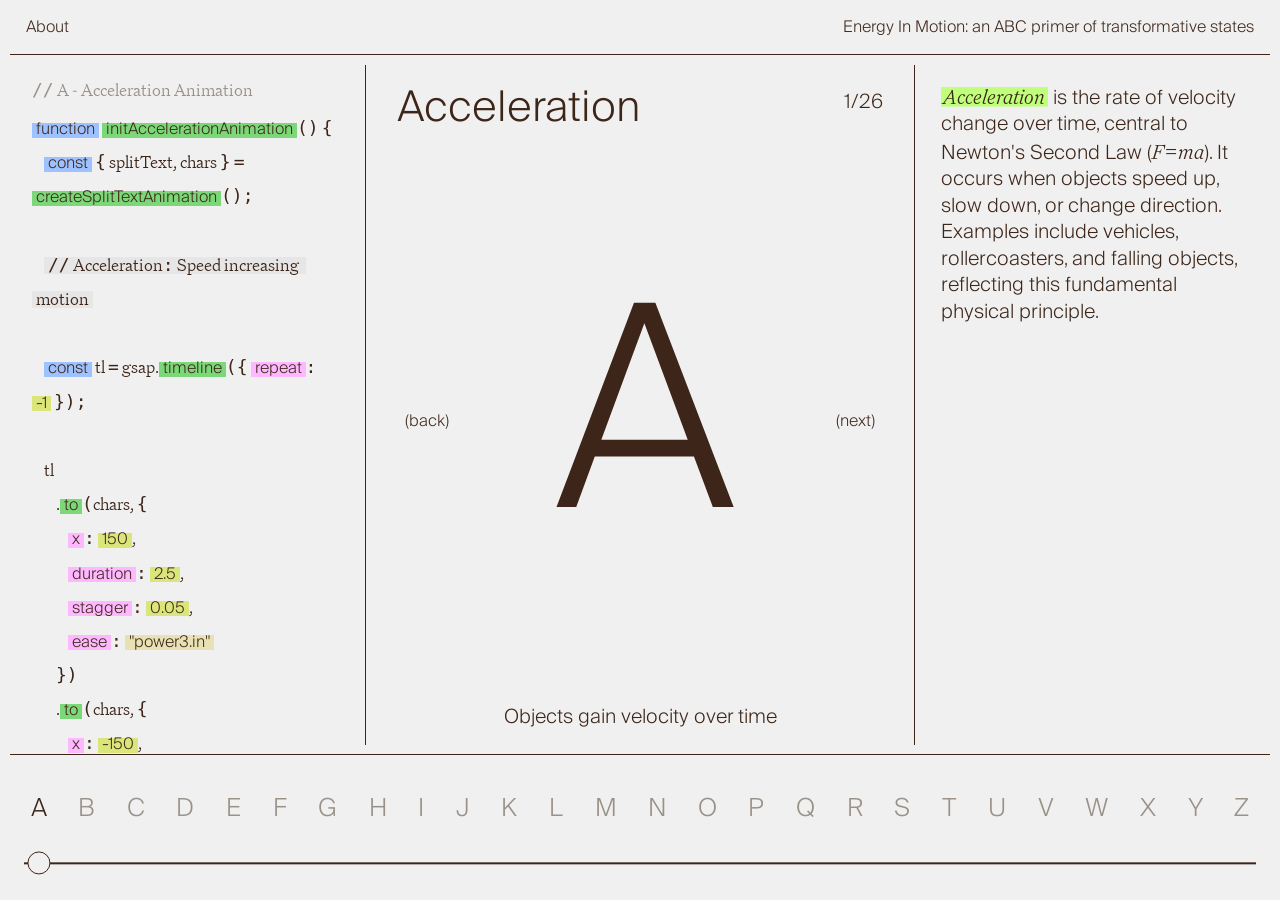
==== commit f3a0a41b: "Replace with rebuilt Energy in Motion: code panel, drag-to-retune, refined About Co-Authored-By: Cla" ====
--- a/index.html
+++ b/index.html
@@ -4,7 +4,8 @@
     <meta charset="UTF-8">
     <meta name="viewport" content="width=device-width, initial-scale=1.0">
     <title>Energy in Motion: An ABC Primer of Transformative States</title>
-    <link rel="stylesheet" href="primer-en.css">
+    <link rel="preload" href="test-family-light.woff2" as="font" type="font/woff2" crossorigin>
+    <link rel="stylesheet" href="primer.css?v=5">
     <script>
         document.documentElement.classList.add('loading');
         window.addEventListener('load', function() {
@@ -17,77 +18,73 @@
     <div class="top-nav">
         <div class="nav-buttons">
             <button class="info-btn"><span class="circle"></span> About</button>
-            <button class="lang-btn"><span class="circle"></span> Korean</button>
-        </div>
-        <div class="site-title">Energy In Motion: an ABC primer of transformative states</div>
+        </div>
+        <div class="site-title">Energy In Motion<span class="subtitle">: an ABC primer of transformative states</span></div>
     </div>
-    
+
     <!-- Divider -->
     <div class="top-divider"></div>
-    
-    <!-- Letter Word Section -->
-    <div class="letter-word-container">
-        <div class="letter-word">
-            Acceleration
-            <span class="question-btn">?</span>
-        </div>
-        <div class="question-circle">Acceleration is the rate of velocity change over time, central to Newton's Second Law (F=ma). It occurs when objects speed up, slow down, or change direction. Examples include vehicles, rollercoasters, and falling objects, reflecting this fundamental physical principle.</div>
-        <div class="js-link">js code for current alphabet</div>
-        <div class="counter">1/26</div>
-    </div>
-    
-    <!-- Divider -->
-    <div class="section-divider"></div>
-    
-    <!-- Main Content Area -->
+
+    <!-- Main Content Area: 3 columns -->
     <div class="main-content-wrapper">
-        <!-- Description Column -->
+        <!-- Code Column (left) -->
+        <div class="code-column">
+            <div id="code-display"></div>
+        </div>
+
+        <!-- Center Display Column -->
+        <div class="main-display">
+            <div class="letter-word-row">
+                <div class="letter-word">Acceleration</div>
+                <div class="counter">1/26</div>
+            </div>
+
+            <div class="letter-center">
+                <button class="nav-text-button prev" onclick="goToPrevLetter(); return false;">(back)</button>
+                <div class="main-letter">A</div>
+                <button class="nav-text-button next" onclick="goToNextLetter(); return false;">(next)</button>
+            </div>
+
+            <!-- Concept text -->
+            <div class="concept">Objects gain velocity over time</div>
+        </div>
+
+        <!-- Description Column (right) -->
         <div class="description-column">
             <div class="description" id="visible-description">
                 <p>Acceleration is the rate of velocity change over time, central to Newton's Second Law (F=ma). It occurs when objects speed up, slow down, or change direction. Examples include vehicles, rollercoasters, and falling objects, reflecting this fundamental physical principle.</p>
             </div>
         </div>
-
-        <!-- Main Content Area -->
-        <div class="main-display">
-            <button class="nav-text-button prev" onclick="goToPrevLetter(); return false;">(back)</button>
-    <div class="main-letter">A</div>
-    <button class="nav-text-button next" onclick="goToNextLetter(); return false;">(next)</button>
-            
-            <!-- Concept text -->
-            <div class="concept">Objects gain velocity over time</div>
-        </div>
-        
     </div>
     
     <!-- Alphabet Strip -->
     <div class="alphabet-strip">
-        <span class="letter current" data-letter="A">A <span class="alphabet-question-btn">?</span></span>
-        <span class="letter" data-letter="B">B <span class="alphabet-question-btn">?</span></span>
-        <span class="letter" data-letter="C">C <span class="alphabet-question-btn">?</span></span>
-        <span class="letter" data-letter="D">D <span class="alphabet-question-btn">?</span></span>
-        <span class="letter" data-letter="E">E <span class="alphabet-question-btn">?</span></span>
-        <span class="letter" data-letter="F">F <span class="alphabet-question-btn">?</span></span>
-        <span class="letter" data-letter="G">G <span class="alphabet-question-btn">?</span></span>
-        <span class="letter" data-letter="H">H <span class="alphabet-question-btn">?</span></span>
-        <span class="letter" data-letter="I">I <span class="alphabet-question-btn">?</span></span>
-        <span class="letter" data-letter="J">J <span class="alphabet-question-btn">?</span></span>
-        <span class="letter" data-letter="K">K <span class="alphabet-question-btn">?</span></span>
-        <span class="letter" data-letter="L">L <span class="alphabet-question-btn">?</span></span>
-        <span class="letter" data-letter="M">M <span class="alphabet-question-btn">?</span></span>
-        <span class="letter" data-letter="N">N <span class="alphabet-question-btn">?</span></span>
-        <span class="letter" data-letter="O">O <span class="alphabet-question-btn">?</span></span>
-        <span class="letter" data-letter="P">P <span class="alphabet-question-btn">?</span></span>
-        <span class="letter" data-letter="Q">Q <span class="alphabet-question-btn">?</span></span>
-        <span class="letter" data-letter="R">R <span class="alphabet-question-btn">?</span></span>
-        <span class="letter" data-letter="S">S <span class="alphabet-question-btn">?</span></span>
-        <span class="letter" data-letter="T">T <span class="alphabet-question-btn">?</span></span>
-        <span class="letter" data-letter="U">U <span class="alphabet-question-btn">?</span></span>
-        <span class="letter" data-letter="V">V <span class="alphabet-question-btn">?</span></span>
-        <span class="letter" data-letter="W">W <span class="alphabet-question-btn">?</span></span>
-        <span class="letter" data-letter="X">X <span class="alphabet-question-btn">?</span></span>
-        <span class="letter" data-letter="Y">Y <span class="alphabet-question-btn">?</span></span>
-        <span class="letter" data-letter="Z">Z <span class="alphabet-question-btn">?</span></span>
+        <span class="letter current" data-letter="A">A</span>
+        <span class="letter" data-letter="B">B</span>
+        <span class="letter" data-letter="C">C</span>
+        <span class="letter" data-letter="D">D</span>
+        <span class="letter" data-letter="E">E</span>
+        <span class="letter" data-letter="F">F</span>
+        <span class="letter" data-letter="G">G</span>
+        <span class="letter" data-letter="H">H</span>
+        <span class="letter" data-letter="I">I</span>
+        <span class="letter" data-letter="J">J</span>
+        <span class="letter" data-letter="K">K</span>
+        <span class="letter" data-letter="L">L</span>
+        <span class="letter" data-letter="M">M</span>
+        <span class="letter" data-letter="N">N</span>
+        <span class="letter" data-letter="O">O</span>
+        <span class="letter" data-letter="P">P</span>
+        <span class="letter" data-letter="Q">Q</span>
+        <span class="letter" data-letter="R">R</span>
+        <span class="letter" data-letter="S">S</span>
+        <span class="letter" data-letter="T">T</span>
+        <span class="letter" data-letter="U">U</span>
+        <span class="letter" data-letter="V">V</span>
+        <span class="letter" data-letter="W">W</span>
+        <span class="letter" data-letter="X">X</span>
+        <span class="letter" data-letter="Y">Y</span>
+        <span class="letter" data-letter="Z">Z</span>
     </div>
     
     <!-- Slider -->
@@ -101,199 +98,167 @@
         <!-- A: Acceleration -->
         <div id="description-A" class="hidden-description">
             <p>Acceleration is the rate of velocity change over time, central to Newton's Second Law (F=ma). It occurs when objects speed up, slow down, or change direction. Examples include vehicles, rollercoasters, and falling objects, reflecting this fundamental physical principle.</p>
-            <a href="#" class="js-link" style="display:none;"></a>
+
         </div>
 
         <!-- B: Balance -->
         <div id="description-B" class="hidden-description">
             <p>Balance occurs when opposing forces create equilibrium. In physics, balanced systems have no net force, remaining stationary or moving at constant velocity. This applies to chemical reactions seeking equilibrium and biological systems maintaining homeostasis in nature.</p>
-            <a href="#" class="js-link" style="display:none;"></a>
+
         </div>
         
         <!-- C: Conversion -->
         <div id="description-C" class="hidden-description">
             <p>Conversion transforms energy between forms while total energy remains constant (First Law of Thermodynamics). Energy shifts between kinetic, potential, thermal, and electrical forms without creation or destruction. Examples include falling objects converting potential energy.</p>
-            <a href="#" class="js-link" style="display:none;"></a>
+
         </div>
         
         <!-- D: Density -->
         <div id="description-D" class="hidden-description">
             <p>Density measures mass per volume, determining matter's compactness. This explains why objects float or sink and how materials layer when mixed. Temperature-related density variations drive atmospheric and oceanic currents, influencing weather patterns worldwide.</p>
-            <a href="#" class="js-link" style="display:none;"></a>
+
         </div>
         
         <!-- E: Equilibrium -->
         <div id="description-E" class="hidden-description">
             <p>Equilibrium occurs when forces balance with no net change. This applies to mechanical systems at rest, chemical reactions with matched rates, and thermal systems at uniform temperature. Systems naturally progress toward equilibrium states representing minimum energy.</p>
-            <a href="#" class="js-link" style="display:none;"></a>
+
         </div>
         
         <!-- F: Friction -->
         <div id="description-F" class="hidden-description">
             <p>Friction is the resistive force between moving surfaces, converting kinetic energy to heat. It explains why objects stop without added force and surfaces wear down. While reducing efficiency in machines, friction enables walking, driving, and gripping in daily life.</p>
-            <a href="#" class="js-link" style="display:none;"></a>
+
         </div>
         
         <!-- G: Gravity -->
         <div id="description-G" class="hidden-description">
             <p>Gravity is the attractive force between objects with mass. This fundamental force creates weight on Earth and governs celestial motion. Gravity generates phenomena from ocean tides to river flows, while shaping galaxies and determining planetary orbits throughout space.</p>
-            <a href="#" class="js-link" style="display:none;"></a>
+
         </div>
         
         <!-- H: Harmonic -->
         <div id="description-H" class="hidden-description">
             <p>Harmonic motion describes repeating patterns of vibration where an object oscillates around an equilibrium position. This principle explains how sound waves propagate, how musical instruments create notes, and how systems like pendulums move when displaced. Harmonic oscillators store and release energy in predictable patterns.</p>
-            <a href="#" class="js-link" style="display:none;"></a>
+
         </div>
         
         <!-- I: Inertia -->
         <div id="description-I" class="hidden-description">
             <p>Inertia is an object's resistance to changes in motion, articulated in Newton's First Law. Objects at rest stay at rest, and moving objects maintain velocity unless acted upon by an external force. This property explains why seatbelts are necessary and why spacecraft continue moving in space without propulsion.</p>
-            <a href="#" class="js-link" style="display:none;"></a>
+
         </div>
         
         <!-- J: Joule -->
         <div id="description-J" class="hidden-description">
             <p>The joule is the standard unit of energy in physics, measuring the work done when a force of one newton moves an object one meter. It quantifies all energy forms, from the kinetic energy of moving objects to the chemical energy in foods. Named after physicist James Prescott Joule.</p>
-            <a href="#" class="js-link" style="display:none;"></a>
+
         </div>
         
         <!-- K: Kinetic -->
         <div id="description-K" class="hidden-description">
             <p>Kinetic energy is the energy possessed by objects in motion, calculated as one-half mass times velocity squared. This energy form is transferred during collisions, converted from potential energy during falls, and transformed into other energy types like heat through friction or electrical energy in generators.</p>
-            <a href="#" class="js-link" style="display:none;"></a>
+
         </div>
         
         <!-- L: Luminosity -->
         <div id="description-L" class="hidden-description">
             <p>Luminosity measures the total energy emitted by a light source per unit time. For stars, it relates to their mass, temperature, and size. This property helps astronomers determine stellar evolution, distances between celestial objects, and understand how energy from stars like our sun enables life.</p>
-            <a href="#" class="js-link" style="display:none;"></a>
+
         </div>
         
         <!-- M: Momentum -->
         <div id="description-M" class="hidden-description">
             <p>Momentum is the product of mass and velocity, representing an object's motion quantity. This conserved physical property explains why heavier or faster objects are harder to stop, and why collisions transfer motion between objects. In isolated systems, total momentum remains constant despite individual object changes.</p>
-            <a href="#" class="js-link" style="display:none;"></a>
+
         </div>
         
         <!-- N: Neutron -->
         <div id="description-N" class="hidden-description">
             <p>The neutron is a subatomic particle with no electric charge, found in atomic nuclei alongside protons. These particles stabilize nuclei and make elements with the same number of protons (isotopes) possible. Free neutrons are unstable and radioactively decay, playing crucial roles in nuclear reactions and radiation.</p>
-            <a href="#" class="js-link" style="display:none;"></a>
+
         </div>
         
         <!-- O: Oscillation -->
         <div id="description-O" class="hidden-description">
             <p>Oscillation is regular variation around an equilibrium position or value. This phenomenon occurs in pendulums, springs, sound waves, and electromagnetic fields. Characterized by amplitude, frequency, and period, oscillations transfer energy through waves and form the basis for timekeeping, music, and communications technology.</p>
-            <a href="#" class="js-link" style="display:none;"></a>
+
         </div>
         
         <!-- P: Potential -->
         <div id="description-P" class="hidden-description">
             <p>Potential energy is stored energy due to an object's position or state. It exists in many forms: gravitational (height), elastic (springs), chemical (bonds), and electrical (charge position). This energy can convert to kinetic energy and other forms, demonstrating energy conservation as objects interact with their environment.</p>
-            <a href="#" class="js-link" style="display:none;"></a>
+
         </div>
         
         <!-- Q: Quantum -->
         <div id="description-Q" class="hidden-description">
             <p>Quantum refers to discrete packets of energy that light and matter possess at the subatomic scale. This revolutionary concept explains how energy is transferred in fixed amounts rather than continuously, leading to quantum mechanics which governs electron behavior, atomic structure, and modern technologies like lasers and transistors.</p>
-            <a href="#" class="js-link" style="display:none;"></a>
+
         </div>
         
         <!-- R: Resonance -->
         <div id="description-R" class="hidden-description">
             <p>Resonance occurs when a system is driven at its natural frequency, causing amplified oscillations. This phenomenon explains how musical instruments produce sound, why bridges require dampeners, and how MRI machines image human tissue. Resonant systems efficiently transfer energy, sometimes with dramatic or destructive consequences.</p>
-            <a href="#" class="js-link" style="display:none;"></a>
+
         </div>
         
         <!-- S: Symmetry -->
         <div id="description-S" class="hidden-description">
             <p>Symmetry in physics refers to features that remain unchanged under certain transformations. These principles underlie conservation laws: time symmetry connects to energy conservation, spatial symmetry to momentum conservation. Nature's fundamental forces and particles are defined by symmetries, providing a framework for understanding physical reality.</p>
-            <a href="#" class="js-link" style="display:none;"></a>
+
         </div>
         
         <!-- T: Thermal -->
         <div id="description-T" class="hidden-description">
             <p>Thermal energy is the internal energy of matter due to molecular motion. Temperature measures this motion's average intensity, while heat represents thermal energy transfer between objects. This energy form follows thermodynamics laws: it flows from hot to cold regions and ultimately converts to less useful forms.</p>
-            <a href="#" class="js-link" style="display:none;"></a>
+
         </div>
         
         <!-- U: Uncertainty -->
         <div id="description-U" class="hidden-description">
             <p>Uncertainty in quantum mechanics represents fundamental limits on measurement precision. Heisenberg's Principle states that certain paired properties (like position and momentum) cannot be simultaneously measured with perfect accuracy. This isn't due to instrument limitations but reflects nature's probabilistic character at quantum scales, challenging classical determinism.</p>
-            <a href="#" class="js-link" style="display:none;"></a>
+
         </div>
         
         <!-- V: Voltage -->
         <div id="description-V" class="hidden-description">
             <p>Voltage is the electric potential difference between two points, measured in volts. It represents the force that drives electric current through a circuit. Higher voltage increases the energy carried by electrons, powering everything from household appliances to telecommunications. This fundamental property enables energy transmission across vast distances in our power grid.</p>
-            <a href="#" class="js-link" style="display:none;"></a>
+
         </div>
         
         <!-- W: Wave -->
         <div id="description-W" class="hidden-description">
             <p>Waves transfer energy through space and matter without permanent particle displacement. They exhibit properties like frequency, wavelength, amplitude, and interference patterns. Wave phenomena explain sound transmission, light behavior, water movement, and information transfer in technologies ranging from radio to quantum computing systems.</p>
-            <a href="#" class="js-link" style="display:none;"></a>
+
         </div>
         
         <!-- X: X-ray -->
         <div id="description-X" class="hidden-description">
             <p>X-rays are high-energy electromagnetic radiation with wavelengths shorter than visible light. Their penetrating ability allows imaging of internal structures while being absorbed differently by various materials. This property enables medical diagnostics, security scanning, crystallography for molecular structure determination, and astronomical observations of high-energy cosmic phenomena.</p>
-            <a href="#" class="js-link" style="display:none;"></a>
+
         </div>
         
         <!-- Y: Yield -->
         <div id="description-Y" class="hidden-description">
             <p>Yield in physics represents the energy released during processes like nuclear reactions or material deformation. In nuclear contexts, it measures explosive energy release, while in materials science, yield point indicates when elastic deformation becomes plastic. This concept is crucial for energy production, weapons assessment, and structural engineering.</p>
-            <a href="#" class="js-link" style="display:none;"></a>
+
         </div>
         
         <!-- Z: Zero Point -->
         <div id="description-Z" class="hidden-description">
             <p>Zero-point energy is the minimum energy quantum systems possess even at absolute zero temperature. This residual energy exists because the uncertainty principle prevents particles from being completely at rest. It manifests in phenomena like vacuum fluctuations and may influence fundamental forces, with theoretical implications for quantum field theory and cosmology.</p>
-            <a href="#" class="js-link" style="display:none;"></a>
+
         </div>
     </div>
 
     <!-- GSAP Core and Plugins -->
 <script src="https://cdn.jsdelivr.net/npm/gsap@3.12.2/dist/gsap.min.js"></script>
-<script src="Physics2DPlugin.min.js"></script>
 <script src="SplitText.min.js"></script>
-<script src="CustomEase.min.js"></script>
-<script src="CustomBounce.min.js"></script>
-<script src="CustomWiggle.min.js"></script>
-<script src="EasePack.min.js"></script>
-<script src="Draggable.min.js"></script>
-<script src="Flip.min.js"></script>
-<script src="primer-no-cursor.js"></script>
+<script src="primer-no-cursor.js?v=2"></script>
     <script>
         // Compatibility script for the new layout
         document.addEventListener('DOMContentLoaded', function() {
-            // Make sure the js-link in the header triggers the hidden js-link in the description
-            const jsLink = document.querySelector('.js-link');
-            jsLink.addEventListener('click', function(e) {
-                e.preventDefault();
-                
-                // Find the current letter
-                const currentLetter = document.querySelector('.letter.current').getAttribute('data-letter');
-                
-                // Find the hidden js-link in the description for the current letter
-                const hiddenDesc = document.getElementById(`description-${currentLetter}`);
-                if (hiddenDesc) {
-                    const descJsLink = hiddenDesc.querySelector('.js-link');
-                    if (descJsLink) {
-                        // Simulate click on the original js-link
-                        descJsLink.click();
-                    }
-                }
-            });
-
-            // Make language button work as a link to Korean version
-            const langBtn = document.querySelector('.lang-btn');
-            langBtn.addEventListener('click', function() {
-                window.location.href = 'primer-ko.html';
-            });
-
             // Update the visible description when letter changes
             document.addEventListener('letterChanged', function(event) {
                 if (event.detail && event.detail.letter) {
@@ -306,194 +271,124 @@
             function updateDescription(letter) {
                 const hiddenDesc = document.getElementById(`description-${letter}`);
                 const visibleDesc = document.getElementById('visible-description');
-                
+
                 if (hiddenDesc && visibleDesc) {
                     const contentText = hiddenDesc.querySelector('p').textContent;
-                    visibleDesc.innerHTML = `<p>${contentText}</p>`;
+                    visibleDesc.innerHTML = `<p>${formatDescription(contentText)}</p>`;
                 }
             }
+
+            // Italicize the leading concept word and any formula in parentheses
+            function formatDescription(text) {
+                // Italicize formula-style parentheticals, e.g. (F=ma)
+                let html = text.replace(/\(([^)]*=[^)]*)\)/g, '(<em>$1</em>)');
+                // Italicize the concept term: the first word, or the word
+                // after a leading article (The / A / An), e.g. "The neutron"
+                const articles = ['the', 'a', 'an'];
+                html = html.replace(/^(\s*)(\S+)(\s+)(\S+)/, function(m, lead, w1, sp, w2) {
+                    const bare = w1.toLowerCase().replace(/[^a-z]/g, '');
+                    if (articles.includes(bare)) {
+                        return lead + w1 + sp + '<em class="concept-term">' + w2 + '</em>';
+                    }
+                    return lead + '<em class="concept-term">' + w1 + '</em>' + sp + w2;
+                });
+                return html;
+            }
+
+            // Format the initial (server-rendered) description on load
+            (function() {
+                const visibleDesc = document.getElementById('visible-description');
+                if (visibleDesc) {
+                    const p = visibleDesc.querySelector('p');
+                    if (p) p.innerHTML = formatDescription(p.textContent);
+                }
+            })();
         });
     </script>
     
-    <!-- Fixed Info Box Script with responsive text -->
+    <!-- About Popup Script -->
 <script>
    document.addEventListener('DOMContentLoaded', function() {
-    // Create the info box element
-    const infoBox = document.createElement('div');
-    infoBox.id = 'info-modal';
-    
-    // Function to position and size the info box correctly
-    function positionInfoBox() {
-        // Find the About button to position popup directly underneath
-        const aboutBtn = document.querySelector('.info-btn');
-        
-        if (aboutBtn) {
-            const btnRect = aboutBtn.getBoundingClientRect();
-            
-            // Position info box directly under About button
-            infoBox.style.position = 'absolute';
-            infoBox.style.top = (btnRect.bottom + 10) + 'px';
-            infoBox.style.left = btnRect.left + 'px';
-            
-            // Make popup - 750px wide and auto height
-            infoBox.style.width = '750px';
-            infoBox.style.height = 'auto';
-            infoBox.style.maxHeight = 'none';
-        }
+    const mqMobile = window.matchMedia('(max-width: 768px)');
+
+    // Same copy on both, except the interaction verb: desktop can hover,
+    // mobile only taps.
+    const TEXT_DESKTOP = 'Everything exists as energy in constant flux, shifting between forms and states. Energy in Motion pairs each letter of the alphabet with an energy concept you can move and feel: hover or tap a letter and it accelerates, vibrates, or contracts, driven by a physical principle. Drag the numbers in the code beside it to retune the motion yourself.';
+    const TEXT_MOBILE = 'Everything exists as energy in constant flux, shifting between forms and states. Energy in Motion pairs each letter of the alphabet with an energy concept you can move and feel: tap a letter and it accelerates, vibrates, or contracts, driven by a physical principle. Drag the numbers in the code beside it to retune the motion.';
+
+    const popup = document.createElement('div');
+    popup.id = 'about-popup';
+    popup.style.display = 'none';
+    popup.style.position = 'absolute';
+    popup.style.top = '71px';
+    popup.style.left = '10px';
+    popup.style.width = 'auto';
+    popup.style.maxWidth = 'min(560px, calc(100vw - 2rem))';   // 620 → 560 (11-08)
+    popup.style.padding = '0.75rem';
+    popup.style.background = '#533422';   // 글자색(#3D2619)보다 한 톤 연하게 (11-08)
+    popup.style.color = '#F0F0F0';
+    popup.style.border = 'none';
+    popup.style.borderRadius = '0';
+    popup.style.zIndex = '1000';
+    popup.style.lineHeight = '1.5';   // 어두운 바탕 반전 글자라 1.4 → 1.5 (11-08)
+
+    const backBtn = document.createElement('button');
+    backBtn.className = 'about-back';
+    backBtn.textContent = 'back';
+    backBtn.style.display = 'none';
+
+    const para = document.createElement('p');
+    para.style.fontFamily = "'SuisseIntl-Light',sans-serif";
+    para.style.fontSize = '18px';
+    para.style.margin = '0';
+
+    popup.appendChild(backBtn);
+    popup.appendChild(para);
+    document.body.appendChild(popup);
+
+    let aboutOpen = false;
+    const infoBtn = document.querySelector('.info-btn');
+
+    function openAbout() {
+        const mobile = mqMobile.matches;
+        para.textContent = mobile ? TEXT_MOBILE : TEXT_DESKTOP;
+        popup.classList.toggle('about-mobile', mobile);   // full-screen overlay on mobile
+        backBtn.style.display = mobile ? 'block' : 'none';
+        popup.style.display = 'block';
+        aboutOpen = true;
     }
-    
-    // Style the info box
-    infoBox.style.backgroundColor = 'rgba(209, 209, 209, 0.9)';
-    infoBox.style.zIndex = '1000';
-    infoBox.style.display = 'none';
-    infoBox.style.overflow = 'auto';
-    infoBox.style.border = '1.5px solid #000';
-    
-    document.body.appendChild(infoBox);
-    
-    // Initial positioning
-    positionInfoBox();
-    
-    // Reposition on window resize
-    window.addEventListener('resize', positionInfoBox);
-
-    // Get the exact padding from description column
-    const descriptionColumn = document.querySelector('.description-column');
-    let descPadding = '2rem';
-    
-    if (descriptionColumn) {
-        const computedStyle = window.getComputedStyle(descriptionColumn);
-        descPadding = computedStyle.padding;
+    function closeAbout() {
+        popup.style.display = 'none';
+        aboutOpen = false;
     }
 
-    // Add content to the info box
-    infoBox.innerHTML = `
-        <div style="padding: 15px 20px; font-family: 'SuisseIntl-Light', 'test-family-light', sans-serif; font-size: 18px; line-height: 1.4; text-align: left; width: 100%; box-sizing: border-box;">
-            <p>All things exist as energy in constant flux, transforming through different forms and states. This ABC Primer pairs letters with energy concepts that respond to your cursor movements, allowing you to interact with these principles beyond static definitions. The project combines field research with speculative design to create an experiential exploration of energy phenomena. Each letter visualizes scientific principles through interactive animations that reveal the dynamic nature of physical forces and transformations.</p>
-        </div>
-    `;
-
-    // Track if the box is visible
-    let isInfoBoxVisible = false;
-
-    // Find the info button
-    const infoBtn = document.querySelector('.info-btn');
-    
-    // Add click event listener
     if (infoBtn) {
         infoBtn.addEventListener('click', function(e) {
             e.stopPropagation();
-            
-            if (!isInfoBoxVisible) {
-                // Show the box
-                infoBox.style.display = 'flex';
-                infoBox.style.justifyContent = 'center';
-                infoBox.style.alignItems = 'center';
-                positionInfoBox(); // Ensure correct positioning on display
-                isInfoBoxVisible = true;
-            } else {
-                // Hide the box
-                infoBox.style.display = 'none';
-                isInfoBoxVisible = false;
-            }
+            if (aboutOpen) closeAbout(); else openAbout();
         });
-        
-        // Close when clicking anywhere else
+
+        backBtn.addEventListener('click', function(e) {
+            e.stopPropagation();
+            closeAbout();
+        });
+
+        // Desktop: click outside closes. Mobile: full-screen, closed via "back".
         document.addEventListener('click', function(e) {
-            if (isInfoBoxVisible && !infoBox.contains(e.target) && e.target !== infoBtn) {
-                infoBox.style.display = 'none';
-                isInfoBoxVisible = false;
+            if (aboutOpen && !mqMobile.matches && !popup.contains(e.target) && e.target !== infoBtn) {
+                closeAbout();
             }
         });
     }
 });
 
-    // Question mark functionality
-    document.addEventListener('DOMContentLoaded', function() {
-        const questionBtn = document.querySelector('.question-btn');
-        const questionCircle = document.querySelector('.question-circle');
-        
-        if (questionBtn && questionCircle) {
-            questionBtn.addEventListener('click', function(e) {
-                e.stopPropagation();
-                questionCircle.classList.toggle('show');
-            });
-            
-            // Close when clicking elsewhere
-            document.addEventListener('click', function(e) {
-                if (!questionBtn.contains(e.target) && !questionCircle.contains(e.target)) {
-                    questionCircle.classList.remove('show');
-                }
-            });
-        }
-
-        // Alphabet question mark functionality
-        const alphabetQuestionBtns = document.querySelectorAll('.alphabet-question-btn');
-        alphabetQuestionBtns.forEach(function(btn) {
-            btn.addEventListener('click', function(e) {
-                e.stopPropagation();
-                
-                // Get the letter from parent element
-                const letter = btn.parentElement.getAttribute('data-letter');
-                
-                // Find the description for this letter
-                const description = document.getElementById('description-' + letter);
-                
-                if (description) {
-                    // Create a popup showing the description
-                    let popup = document.getElementById('alphabet-popup');
-                    if (!popup) {
-                        popup = document.createElement('div');
-                        popup.id = 'alphabet-popup';
-                        popup.style.position = 'absolute';
-                        popup.style.background = '#d1d1d1';
-                        popup.style.border = '1.5px solid #000';
-                        popup.style.padding = '12px';
-                        popup.style.fontFamily = 'SuisseIntl-Light, sans-serif';
-                        popup.style.fontSize = '12px';
-                        popup.style.lineHeight = '1.3';
-                        popup.style.zIndex = '1000';
-                        popup.style.maxWidth = '300px';
-                        popup.style.display = 'none';
-                        document.body.appendChild(popup);
-                    }
-                    
-                    // Position popup near the clicked button
-                    const rect = btn.getBoundingClientRect();
-                    popup.style.top = (rect.bottom + 5) + 'px';
-                    popup.style.left = rect.left + 'px';
-                    
-                    // Set content
-                    popup.innerHTML = description.querySelector('p').innerHTML;
-                    
-                    // Show/hide popup
-                    if (popup.style.display === 'block') {
-                        popup.style.display = 'none';
-                    } else {
-                        popup.style.display = 'block';
-                    }
-                }
-            });
-        });
-
-        // Close alphabet popup when clicking elsewhere
-        document.addEventListener('click', function(e) {
-            const popup = document.getElementById('alphabet-popup');
-            if (popup && !e.target.classList.contains('alphabet-question-btn')) {
-                popup.style.display = 'none';
-            }
-        });
-    });
     </script>
-    <script src="code-display.js"></script>
-    <script src="particles.js"></script>
+    <script src="code-display.js?v=2"></script>
     <script>
         // Self-contained fix for navigation buttons and keyboard controls
 (function() {
     // Wait for page to fully load
     window.addEventListener('load', function() {
-        console.log("Navigation fix running...");
-        
         // Get the navigation buttons
         const prevButton = document.querySelector('.nav-text-button.prev');
         const nextButton = document.querySelector('.nav-text-button.next');
@@ -515,7 +410,7 @@
         let hasGlobalNavFunctions = false;
         if (typeof window.goToPrevLetter === 'function' && typeof window.goToNextLetter === 'function') {
             hasGlobalNavFunctions = true;
-            console.log("Using existing global navigation functions");
+
         }
         
         // Navigation functions - but don't define them if they already exist
@@ -531,7 +426,7 @@
                 const prevElement = document.querySelector(`.letter[data-letter="${prevLetter}"]`);
                 if (prevElement) {
                     prevElement.click();
-                    console.log(`Navigated to previous letter: ${prevLetter}`);
+
                 }
             };
             
@@ -545,11 +440,11 @@
                 const nextElement = document.querySelector(`.letter[data-letter="${nextLetter}"]`);
                 if (nextElement) {
                     nextElement.click();
-                    console.log(`Navigated to next letter: ${nextLetter}`);
+
                 }
             };
             
-            console.log("Navigation functions defined");
+
         }
         
         // Directly replace the buttons with new ones that have working handlers
@@ -587,8 +482,7 @@
         const styleEl = document.createElement('style');
         styleEl.textContent = `
             .nav-text-button.keyboard-active {
-                font-style: italic;
-                transform: translateY(-50%) skewX(-5deg) !important;
+                color: #9A9188 !important;
             }
         `;
         document.head.appendChild(styleEl);
@@ -624,7 +518,7 @@
             }
         }, true); // Use capturing phase to ensure this runs first
         
-        console.log("Navigation fix with single key press handling applied successfully");
+
     });
 })();
         </script>
--- a/primer.css
+++ b/primer.css
@@ -0,0 +1,820 @@
+@font-face {
+    font-family: 'SuisseIntl-Light';
+    src: url('SuisseIntl-Light.woff2') format('woff2');
+    font-weight: 300;
+    font-style: normal;
+    font-display: swap;
+}
+
+@font-face {
+    font-family: 'test-family-light';
+    src: url('test-family-light.woff2') format('woff2');
+    font-weight: 300;
+    font-style: normal;
+    font-display: swap;
+}
+
+@font-face {
+    font-family: 'test-family-light-italic';
+    src: url('test-family-light-italic.woff2') format('woff2');
+    font-weight: 300;
+    font-style: italic;
+    font-display: swap;
+}
+
+/* Reset and base styles */
+* {
+    margin: 0;
+    padding: 0;
+    box-sizing: border-box;
+    font-family: 'SuisseIntl-Light', sans-serif;
+}
+
+/* Remove the browser focus ring / tap highlight on buttons after clicking */
+button {
+    -webkit-tap-highlight-color: transparent;
+}
+button:focus,
+button:focus-visible {
+    outline: none;
+}
+
+html {
+    min-width: 1200px;
+    height: 100%;
+    background-color: #F0F0F0; /* match body so the loading fade-in has no white flash */
+    /* Scroll to reveal parts of the layout when the window is smaller than
+       the fixed canvas, instead of squashing it */
+    overflow: auto;
+}
+
+body {
+    width: 100%;
+    height: 100%;
+    min-height: 800px; /* Fixed canvas height; below this the page scrolls */
+    background-color: #F0F0F0;
+    color: #3D2619; /* base text color (was default black) */
+    font-family: 'SuisseIntl-Light', sans-serif;
+    letter-spacing: 0;
+}
+
+body {
+    display: flex;
+    flex-direction: column;
+}
+
+/* Top Nav Area */
+.top-nav {
+    height: 60px; /* Fixed height for consistency */
+    padding: 0 2rem;
+    display: flex;
+    justify-content: space-between;
+    align-items: center;
+}
+
+.nav-buttons {
+    display: flex;
+    gap: 16px;
+}
+
+.info-btn, .lang-btn {
+    display: flex;
+    align-items: center;
+    background: none;
+    border: none;
+    color: #3D2619;                 /* brown, matching the title (buttons don't inherit it) */
+    font-family: 'SuisseIntl-Light', sans-serif;
+    font-size: 18px;
+    font-weight: 300;
+    cursor: pointer;
+    padding: 0;
+    transition: all 0.2s ease;
+}
+
+
+.info-btn:active, .lang-btn:active {
+    font-family: 'SuisseIntl-Light', sans-serif;
+    color: #9A9188;
+}
+
+/* Hide the circles */
+.circle {
+    display: none;
+}
+
+.site-title {
+    font-family: 'SuisseIntl-Light', sans-serif;
+    font-size: 18px;
+    letter-spacing: 0;
+    font-weight: 300;
+    color: #3D2619;
+    text-align: left;
+    cursor: pointer; /* Add cursor pointer for the clickable title */
+    transition: color 0.2s ease;
+}
+
+
+
+.top-divider {
+    width: calc(100% - 20px);
+    margin: 0 10px;
+    height: 1.5px;
+    background: #3D2619;
+    position: relative;
+    overflow: hidden;
+    border-radius: 0;
+}
+
+/* Letter Word (in the centre column header) */
+.letter-word {
+    font-family: 'SuisseIntl-Light', sans-serif;
+    font-size: 48px;
+    font-weight: 300;
+    line-height: 1;
+}
+
+/* Counter */
+.counter {
+    font-family: 'SuisseIntl-Light', sans-serif;
+    font-size: 22px;
+    font-weight: 300;
+    letter-spacing: 0;
+    /* Nudge down so the counter's cap-top lines up with the title word's cap-top
+       (the word carries line-height 1.2em + 0.1em padding that lowers its glyph). */
+    position: relative;
+    top: 0.3em;
+}
+
+/* Main Content Wrapper */
+.main-content-wrapper {
+    display: flex;
+    flex: 1;
+    min-height: 0; /* Allow the row to respect flex height so columns can scroll */
+    border-bottom: none;
+    position: relative;
+}
+
+/* Add pseudo-element for the bottom border with margins */
+.main-content-wrapper:after {
+    content: "";
+    position: absolute;
+    left: 10px;
+    right: 10px;
+    bottom: 0;
+    height: 1.5px;
+    background: #3D2619;
+}
+
+/* Code Column (left) */
+.code-column {
+    width: 28.5%;
+    padding: 1.5rem 2rem;
+    position: relative;
+    min-height: 0; /* Enable internal scrolling within the flex row */
+    overflow-y: auto;
+    overflow-x: hidden;
+    text-align: left;
+}
+
+
+#code-display {
+    width: 100%;
+}
+
+.code-title {
+    font-family: 'test-family-light', monospace;
+    font-size: 18px;
+    font-weight: normal;
+    color: #9A9188;
+    margin-bottom: 10px;
+}
+
+.code-body {
+    font-family: 'test-family-light', monospace;
+    font-size: 18px;
+    line-height: 1.9;
+    color: #3D2619;
+    margin: 0;
+    padding: 0;
+    background: transparent;
+    white-space: pre-wrap;
+    word-break: break-word;
+}
+
+/* Syntax highlight boxes (background band hugging the text, dark-brown text) */
+.code-body .tok {
+    font-family: 'SuisseIntl-Light', sans-serif; /* sans tokens over the serif code */
+    font-size: calc(1em - 2px); /* sans smaller so the serif code reads slightly larger */
+    color: #3D2619;
+    line-height: 1;
+    padding: 0 4px;
+    border-radius: 1.5px;
+    /* Paint the highlight as a short band centered on the glyphs so the
+       box height is independent of the line spacing */
+    background-image: linear-gradient(var(--hl), var(--hl));
+    background-repeat: no-repeat;
+    background-position: 0 58%;
+    background-size: 100% 0.95em;
+    box-decoration-break: clone;
+    -webkit-box-decoration-break: clone;
+}
+
+.code-body .tok-keyword { --hl: #9EC1FF; } /* blue        – keywords */
+.code-body .tok-func    { --hl: #7CD779; } /* green       – function / method calls */
+.code-body .tok-prop    { --hl: #FEB8FF; } /* pink        – properties / object keys */
+.code-body .tok-string  { --hl: #E8E1B4; } /* tan         – strings */
+.code-body .tok-number  { --hl: #DAE67A; } /* yellow-green – numbers */
+.code-body .tok-comment {
+    --hl: #E6E6E6;                              /* gray – comments */
+    font-family: 'test-family-light', monospace; /* serif, matching the title/code (not the sans tokens) */
+    font-size: 1em;                             /* undo the sans -2px so it reads at the serif size */
+}
+
+/* Cursor-following affordance hint over the code area: light fill with a rounded
+   brown stroke (SVG so the stroke can have round joins, matching the design). */
+.code-cursor-hint {
+    position: fixed;
+    left: 0;
+    top: 0;
+    z-index: 2000;
+    pointer-events: none;
+    display: none;
+    overflow: visible;
+    transform: translate(14px, 4px);
+}
+/* Mobile: pin the hint to the screen centre so it never clips off-screen
+   (position/visibility are driven by scroll in code-display.js). */
+.code-cursor-hint.mobile-hint {
+    left: 50%;
+    top: 50%;
+    transform: translate(-50%, -50%);
+}
+.code-cursor-hint.mobile-hint text {
+    font-size: 14px;               /* smaller to suit the phone screen */
+}
+.code-cursor-hint text {
+    font-family: 'test-family-light-italic', serif;   /* 설명 단어(Acceleration)와 같은 이탤릭 (11-08) */
+    font-style: italic;
+    font-size: 19px;
+    fill: #3D2619;                 /* 아웃라인 없이 사이트 글자색 갈색으로 (11-08) */
+    stroke: none;
+}
+
+/* Hide the native cursor only while the hint is active (cursor within the right
+   band of the code area), so the hint reads as the cursor there without blocking
+   number-dragging elsewhere. */
+.code-column.hint-active { cursor: none; }
+
+/* Scrubbable numbers: drag left/right to retune the live animation */
+.code-body .tok-number.scrub {
+    cursor: ew-resize;
+    touch-action: none;            /* let horizontal drags scrub, not scroll */
+}
+.code-body .tok-number.scrub:hover {
+    outline: 1px dashed rgba(61, 38, 25, 0.4);
+    outline-offset: 1px;
+}
+.code-body .tok-number.scrub-active { --hl: #BFFF7B; }   /* brighten while dragging */
+.code-body .tok-number.scrub-edited { --hl: #BFFF7B; }   /* mark values changed from default */
+
+/* Global scrub state: unify the cursor and kill text selection while dragging */
+body.scrubbing,
+body.scrubbing * { cursor: ew-resize !important; }
+body.scrubbing { user-select: none; -webkit-user-select: none; }
+
+/* Description Column (right) */
+.description-column {
+    width: 28.5%;
+    padding: 2rem;
+    border-right: none;
+    line-height: 1.35;
+    font-size: 22px;
+    font-family: 'SuisseIntl-Light', sans-serif;
+    word-break: keep-all;
+    overflow-wrap: break-word;
+    position: relative;
+}
+
+/* Italic concept word / formulas inside the description */
+.description-column em {
+    font-family: 'test-family-light-italic', serif;
+    font-style: italic;
+    font-size: calc(1em + 1.7px); /* serif ~1.7px larger than the sans body */
+}
+
+/* Leading concept term gets a permanent highlighter box (matches the code scrub
+   color). Only the concept word carries .concept-term; formulas stay unhighlighted. */
+.description-column em.concept-term {
+    padding: 0 0.12em;
+    background-image: linear-gradient(#BFFF7B, #BFFF7B);
+    background-repeat: no-repeat;
+    background-position: 0 62%;
+    background-size: 100% 0.92em;
+    box-decoration-break: clone;
+    -webkit-box-decoration-break: clone;
+}
+
+/* Concept word stays green even when selected (still selectable/copyable) */
+.description-column em.concept-term::selection {
+    background-color: #BFFF7B;
+    color: #3D2619;
+}
+.description-column em.concept-term::-moz-selection {
+    background-color: #BFFF7B;
+    color: #3D2619;
+}
+
+
+/* Main Display Area (center) */
+.main-display {
+    flex: 1;
+    display: flex;
+    flex-direction: column;
+    position: relative;
+    padding: 1.5rem 2rem;
+}
+
+/* Left divider for the center column (between code and center) */
+.main-display:before {
+    content: "";
+    position: absolute;
+    top: 10px;
+    bottom: 10px;
+    left: 0;
+    width: 1.5px;
+    background: #3D2619;
+}
+
+/* Right divider for the center column (between center and description) */
+.main-display:after {
+    content: "";
+    position: absolute;
+    top: 10px;
+    bottom: 10px;
+    right: 0;
+    width: 1.5px;
+    background: #3D2619;
+}
+
+/* Word + counter row at the top of the center column */
+.letter-word-row {
+    display: flex;
+    justify-content: space-between;
+    align-items: flex-start;   /* top-align the counter with the title word */
+    width: 100%;
+}
+
+/* Center the big letter in the remaining space */
+.letter-center {
+    flex: 1;
+    display: flex;
+    align-items: center;
+    justify-content: center;
+    position: relative;
+    width: 100%;
+}
+
+.main-letter {
+    font-family: 'SuisseIntl-Light', sans-serif;
+    font-size: 350px;
+    font-weight: 300;
+    line-height: 1;
+    letter-spacing: 0;
+    text-align: center;
+    display: block;
+}
+
+/* Optical size correction: W and M are wider glyphs and read as bulkier than
+   the rest, so nudge them down a hair. (Class toggled per letter in JS; GSAP
+   only transforms the child chars, so this parent scale never conflicts.) */
+.main-letter.wide-letter {
+    transform: scale(0.96);
+    transform-origin: center center;
+}
+
+.concept {
+    font-family: 'SuisseIntl-Light', sans-serif;
+    font-size: 22px;
+    font-weight: 300;
+    letter-spacing: 0;
+    text-align: center;
+    width: 100%;
+}
+
+
+/* Improved navigation button styles with clear skew effect */
+.nav-text-button {
+    font-family: 'SuisseIntl-Light', sans-serif;
+    font-size: 18px;
+    letter-spacing: 0;
+    color: #3D2619;
+    background: none;
+    border: none;
+    cursor: pointer;
+    padding: 0.5rem;
+    position: absolute;
+    top: 50%;
+    transform: translateY(-50%);
+    transition: color 0.2s ease;
+    z-index: 10;
+}
+
+.nav-text-button.prev {
+    left: 0;
+}
+
+.nav-text-button.next {
+    right: 0;
+}
+
+.nav-text-button:active,
+.nav-text-button.active-key {
+    color: #9A9188;
+}
+
+/* Hover colour only on real pointer devices — prevents the colour
+   sticking after a tap on touchscreens */
+@media (hover: hover) {
+    .nav-text-button:hover {
+        color: #9A9188;
+    }
+}
+
+/* Alphabet Strip */
+.alphabet-strip {
+    display: flex;
+    justify-content: space-between;
+    padding: 1.5rem 2rem;
+    margin-top: 1.5rem;
+    height: 60px;
+    align-items: center;
+}
+
+.letter {
+    font-family: 'SuisseIntl-Light', sans-serif;
+    font-size: 28px;
+    font-weight: 300;
+    letter-spacing: 0;
+    cursor: pointer;
+    color: #9A9188; /* Gray color for non-selected letters */
+    padding: 0.25rem 0.6rem;
+    display: inline-block;
+    line-height: 1;
+    margin-top: 15px;
+    position: relative;
+    top: 8px; /* nudge only the letters down; slider track/thumb stay put */
+    transition: color 0.2s ease;
+}
+
+.letter.current {
+    color: #3D2619; /* dark-brown color for selected letter */
+    background-color: transparent;
+    padding: 0.35rem 0.6rem;
+    margin-top: 15px;
+    font-weight: 400; /* Slightly bolder for better visibility */
+}
+
+/* Slider Container */
+.slider-container {
+    padding: 0 2rem;
+    position: relative;
+    height: 60px;
+    margin: 1rem 0 2rem;
+}
+
+.slider-track {
+    width: calc(100% - 48px);
+    height: 1.5px;
+    background-color: #3D2619;
+    position: absolute;
+    top: 65%;
+    left: 24px;
+    transform: translateY(-50%);
+}
+
+.slider-thumb {
+    position: absolute;
+    width: 26px;
+    height: 26px;
+    background-color: #F0F0F0;
+    border: 1.5px solid #3D2619;
+    border-radius: 50%;
+    top: 65%;
+    transform: translateX(-12px) translateY(-50%);
+    cursor: pointer;
+    z-index: 10;
+}
+
+/* Hidden descriptions */
+.hidden-description {
+    display: none;
+    word-break: keep-all; /* Prevent Korean text from breaking words */
+    overflow-wrap: break-word; /* Allow wrapping after complete words */
+}
+
+/* Loading transition */
+html.loading body {
+    opacity: 0;
+}
+
+body {
+    transition: opacity 0.1s ease-out;
+}
+
+/* Make all text elements non-selectable by default */
+body, .nav-buttons, .info-btn, .lang-btn, .site-title,
+.counter, .main-letter, .alphabet-strip, .letter {
+    user-select: none;
+    -webkit-user-select: none;
+    -moz-user-select: none;
+    -ms-user-select: none;
+}
+
+/* Make specific text elements selectable */
+.description-column .description,
+.concept,
+.letter-word {
+    user-select: text;
+    -webkit-user-select: text;
+    -moz-user-select: text;
+    -ms-user-select: text;
+}
+
+.description-column .description,
+.description-column .description p {
+    font-family: 'SuisseIntl-Light', sans-serif !important;
+}
+
+
+/* Style for selected text */
+::selection {
+    background-color: #B7B5B0;
+    color: #3D2619;
+}
+::-moz-selection {
+    background-color: #B7B5B0;
+    color: #3D2619;
+}
+
+
+
+/* Ensure proper line spacing in descriptions */
+.description-column .description,
+.description-column .description p {
+    line-height: 1.35 !important; /* Force line-height to be applied */
+}
+
+/* Adjust selection height to hug text better while preserving line height */
+.concept,
+.letter-word {
+    line-height: 1.2em;
+    padding: 0.1em 0;
+}
+
+.description-column .description p {
+    padding: 0.1em 0;
+}
+
+/* ── Fluid responsive scaling (base reference: 1440 × 900) ──
+   Only scales between 1200px and up. Below 1200px the layout freezes at
+   full size and the page scrolls horizontally (html has min-width:1200px). */
+@media (min-width: 1200px) {
+
+.top-nav {
+    height: clamp(40px, 4.2vw, 60px);
+    padding: 0 clamp(1rem, 2vw, 2rem);
+}
+
+.info-btn,
+.lang-btn {
+    font-size: clamp(12px, 1.25vw, 18px);
+}
+
+.site-title {
+    font-size: clamp(12px, 1.25vw, 18px);
+    max-width: 50%;
+}
+
+.letter-word {
+    font-size: clamp(28px, 3.3vw, 48px);
+}
+
+.counter {
+    font-size: clamp(14px, 1.53vw, 22px);
+}
+
+.description-column {
+    font-size: clamp(13px, 1.53vw, 22px);   /* matches .concept exactly */
+    padding: clamp(1rem, 2vw, 2rem);
+}
+
+.main-letter {
+    font-size: clamp(100px, 22vw, 380px);
+}
+
+.concept {
+    font-size: clamp(13px, 1.53vw, 22px);
+}
+
+.nav-text-button {
+    font-size: clamp(12px, 1.25vw, 18px);
+}
+
+.alphabet-strip {
+    height: clamp(36px, 4.2vw, 60px);
+    padding: 0 clamp(1rem, 2vw, 2rem);
+    margin-top: clamp(0.25rem, 1vw, 1.5rem);
+}
+
+.letter {
+    font-size: clamp(11px, 1.94vw, 28px);
+    margin-top: clamp(4px, 1vw, 15px);
+    padding: 0.25rem clamp(0.1rem, 0.4vw, 0.6rem);
+}
+
+.letter.current {
+    margin-top: clamp(4px, 1vw, 15px);
+    padding: 0.35rem clamp(0.1rem, 0.4vw, 0.6rem);
+}
+
+.slider-container {
+    height: clamp(24px, 4.2vw, 60px);
+    margin: clamp(0.25rem, 0.5vw, 1rem) 0 clamp(0.5rem, 1.4vw, 2rem);
+    padding: 0 clamp(1rem, 2vw, 2rem);
+}
+
+.top-divider {
+    height: clamp(1px, 0.104vw, 1.5px);
+}
+
+.main-content-wrapper:after {
+    height: clamp(1px, 0.104vw, 1.5px);
+}
+
+.slider-track {
+    left: clamp(1rem, 2vw, 24px);
+    width: calc(100% - clamp(2rem, 4vw, 48px));
+    height: clamp(1px, 0.104vw, 1.5px);
+}
+
+.slider-thumb {
+    width: clamp(14px, 1.806vw, 26px);
+    height: clamp(14px, 1.806vw, 26px);
+    border-width: clamp(1px, 0.104vw, 1.5px);
+    transform: translateX(clamp(-13px, -0.903vw, -7px)) translateY(-50%);
+}
+
+#about-popup {
+    max-width: min(560px, calc(100vw - 2rem)) !important;   /* 620 → 560 (11-08) */
+    width: auto !important;
+    /* Align the box top to where the centre-column vertical dividers start:
+       top-nav height + top-divider (1.5px) + divider inset (10px). */
+    top: calc(clamp(40px, 4.2vw, 60px) + 11.5px) !important;
+}
+
+} /* end @media (min-width: 1200px) */
+
+
+/* ════════════════════════════════════════════════════════════
+   Mobile layout (stacked) — phones up to 768px wide.
+   Order: title → word + KOR → back/next + letter + concept →
+          description → code.  No About, no slider, no A–Z strip.
+   ════════════════════════════════════════════════════════════ */
+@media (max-width: 768px) {
+    html {
+        min-width: 0;
+        height: auto;
+        overflow-x: hidden;
+        overflow-y: auto;
+    }
+    body {
+        height: auto;
+        min-height: 100%;
+    }
+
+    /* Top nav: title on the left, About on the right, on one line */
+    .top-nav {
+        height: auto;
+        padding: 0.55rem 0.9rem 0.65rem;
+        align-items: baseline;
+    }
+    .nav-buttons {
+        display: flex;
+        order: 2;           /* push About to the right of the title */
+        flex: none;
+    }
+    .info-btn { font-size: clamp(13px, 3.9vw, 17px); }
+    .site-title {
+        order: 1;
+        font-size: clamp(13px, 3.9vw, 17px);
+        line-height: 1.2;
+        max-width: 100%;
+        text-align: left;
+        white-space: nowrap;
+    }
+    .site-title .subtitle { display: none; } /* drop the subtitle on mobile */
+
+    /* About panel becomes a full-screen overlay on mobile */
+    #about-popup.about-mobile {
+        position: fixed !important;
+        inset: 0 !important;
+        top: 0 !important;
+        left: 0 !important;
+        width: 100vw !important;
+        max-width: 100vw !important;
+        height: 100dvh !important;
+        margin: 0 !important;
+        padding: 0.55rem 0.9rem 1.5rem !important;   /* same left/right/top inset as the top nav */
+        overflow-y: auto !important;
+        -webkit-overflow-scrolling: touch;
+        z-index: 3000 !important;
+    }
+    /* "back" pinned to exactly where the nav "About" sits (top-right) */
+    #about-popup.about-mobile .about-back {
+        display: block;
+        position: absolute;
+        top: 0.55rem;
+        right: 0.9rem;
+        background: none;
+        border: none;
+        color: #F0F0F0;
+        font-family: 'SuisseIntl-Light', sans-serif;
+        font-size: clamp(13px, 3.9vw, 17px);
+        font-weight: 300;
+        padding: 0;
+        cursor: pointer;
+    }
+    #about-popup.about-mobile p {
+        font-size: 15px !important;
+        line-height: 1.5;
+        margin: 3rem 3.5rem 0 1.3rem !important;   /* clear the back button + narrower text with more right margin */
+    }
+
+    .top-divider {
+        width: calc(100% - 1.8rem);
+        margin: 0 0.9rem;
+    }
+
+    /* Stack the three columns: centre → description → code */
+    .main-content-wrapper {
+        flex-direction: column;
+        min-height: 0;
+        padding: 0 0.9rem;
+    }
+    .main-content-wrapper:after { display: none; }
+    .main-display       { order: 1; }
+    .description-column { order: 2; }
+    .code-column        { order: 3; }
+
+    /* Centre block */
+    .main-display {
+        width: 100%;
+        padding: 1rem 0 1.25rem;
+        border-bottom: 1.5px solid #3D2619;   /* divider under the concept */
+    }
+    .main-display:before,
+    .main-display:after { display: none; } /* remove vertical dividers */
+
+    .letter-word-row {
+        align-items: flex-start;
+        padding-bottom: 0.75rem;
+        margin-bottom: 0.25rem;
+        border-bottom: 1.5px solid #3D2619;   /* divider under the word */
+    }
+    .letter-word { font-size: clamp(24px, 7.6vw, 37px); }
+    .counter { font-size: 14px; }   /* shown beside the word on mobile */
+
+    .letter-center {
+        padding: 2.5rem 0 1.5rem;
+    }
+    .nav-text-button {
+        top: 0.75rem;
+        transform: none;
+        font-size: 15px;
+    }
+    .main-letter { font-size: 53vw; }
+    .concept { font-size: 15px; }
+
+    /* Description */
+    .description-column {
+        width: 100%;
+        font-size: 15px;
+        line-height: 1.5;
+        padding: 1.25rem 0;
+        border-bottom: 1.5px solid #3D2619;   /* divider before the code */
+    }
+
+    /* Code */
+    .code-column {
+        width: 100%;
+        min-height: 0;
+        overflow: visible;
+        padding: 1.25rem 0;
+    }
+    .code-title { font-size: 15px; }
+    .code-body  { font-size: 15px; }
+
+    /* Hidden on mobile */
+    .alphabet-strip,
+    .slider-container { display: none; }
+}
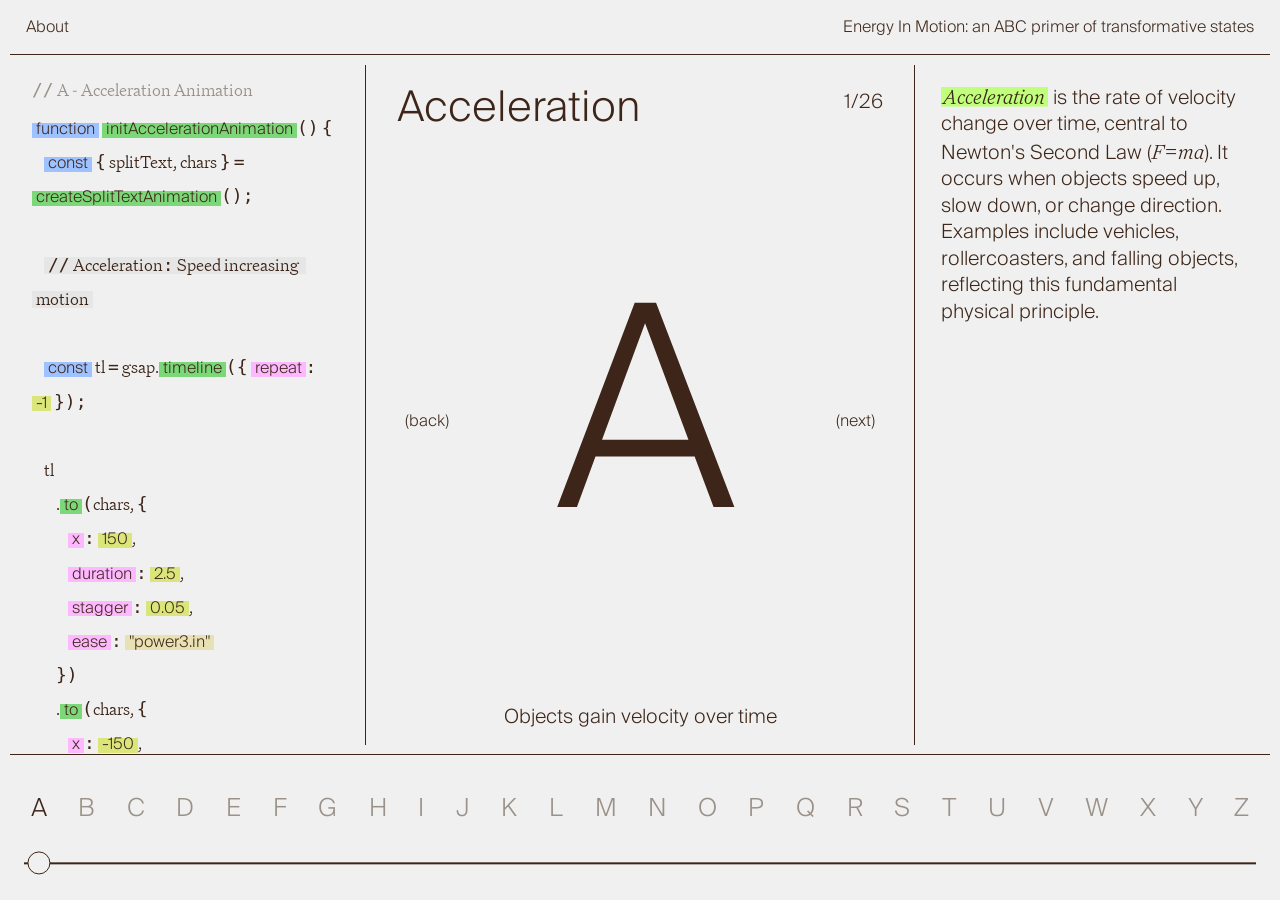
==== commit 1143a384: "Add favicon: A on lime highlight, animated A–Z tab icon Co-Authored-By: Claude Opus 5.5 <noreply@ant" ====
--- a/index.html
+++ b/index.html
@@ -6,6 +6,31 @@
     <title>Energy in Motion: An ABC Primer of Transformative States</title>
     <link rel="preload" href="test-family-light.woff2" as="font" type="font/woff2" crossorigin>
     <link rel="stylesheet" href="primer.css?v=5">
+    <link rel="icon" href="favicon.ico" sizes="32x32">
+    <link rel="icon" href="favicon.svg" type="image/svg+xml">
+    <link rel="apple-touch-icon" href="apple-touch-icon.png">
+    <script>
+        // 탭 아이콘: A→Z 를 1초마다, 바탕은 코드 하이라이트 4색을 돌아가며 (사파리는 고정 아이콘)
+        window.addEventListener('load', function() {
+          if (window.matchMedia('(prefers-reduced-motion: reduce)').matches) return;
+          var colors = ['#BFFF7B', '#FEB8FF', '#9EC1FF', '#7CD779'];
+          var c = document.createElement('canvas'); c.width = c.height = 64;
+          var ctx = c.getContext('2d');
+          var links = document.querySelectorAll('link[rel="icon"]');
+          var i = 0;
+          function draw() {
+            ctx.fillStyle = colors[i % colors.length]; ctx.fillRect(0, 0, 64, 64);
+            ctx.fillStyle = ctx.strokeStyle = '#3D2619'; ctx.lineWidth = 3; ctx.lineJoin = 'round';
+            ctx.font = '300 56px SuisseIntl-Light'; ctx.textAlign = 'center'; ctx.textBaseline = 'middle';
+            var ch = String.fromCharCode(65 + i % 26);
+            ctx.fillText(ch, 32, 35); ctx.strokeText(ch, 32, 35);
+            var url = c.toDataURL('image/png');
+            links.forEach(function(l) { l.type = 'image/png'; l.href = url; });
+            i++;
+          }
+          document.fonts.load('300 56px SuisseIntl-Light').then(function() { draw(); setInterval(draw, 1000); });
+        });
+    </script>
     <script>
         document.documentElement.classList.add('loading');
         window.addEventListener('load', function() {
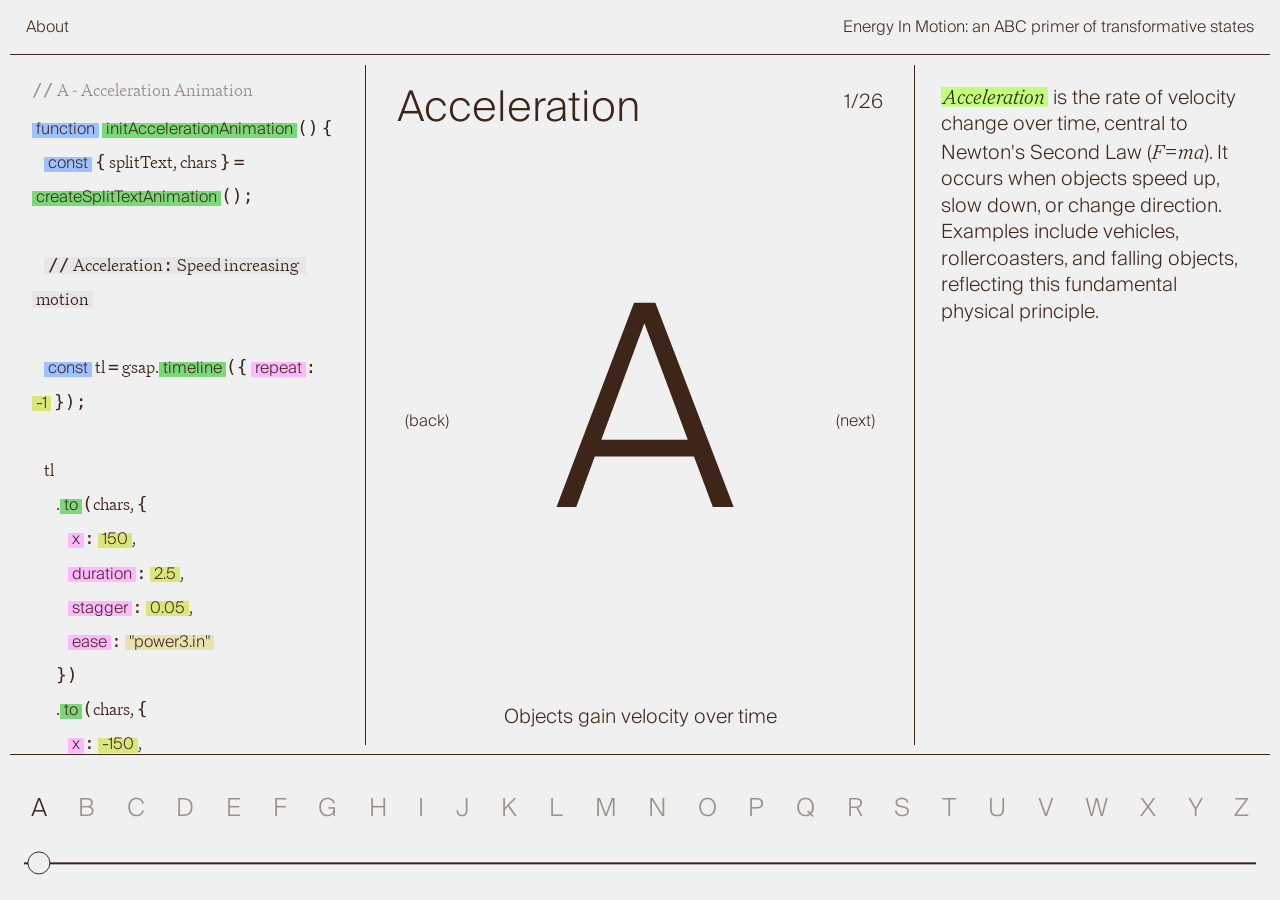
==== commit 554a5367: "Favicon: static ABC on #DAE67A, centered; remove animated tab icon Co-Authored-By: Claude Opus 5.5 <" ====
--- a/index.html
+++ b/index.html
@@ -6,31 +6,9 @@
     <title>Energy in Motion: An ABC Primer of Transformative States</title>
     <link rel="preload" href="test-family-light.woff2" as="font" type="font/woff2" crossorigin>
     <link rel="stylesheet" href="primer.css?v=5">
-    <link rel="icon" href="favicon.ico" sizes="32x32">
-    <link rel="icon" href="favicon.svg" type="image/svg+xml">
-    <link rel="apple-touch-icon" href="apple-touch-icon.png">
-    <script>
-        // 탭 아이콘: A→Z 를 1초마다, 바탕은 코드 하이라이트 4색을 돌아가며 (사파리는 고정 아이콘)
-        window.addEventListener('load', function() {
-          if (window.matchMedia('(prefers-reduced-motion: reduce)').matches) return;
-          var colors = ['#BFFF7B', '#FEB8FF', '#9EC1FF', '#7CD779'];
-          var c = document.createElement('canvas'); c.width = c.height = 64;
-          var ctx = c.getContext('2d');
-          var links = document.querySelectorAll('link[rel="icon"]');
-          var i = 0;
-          function draw() {
-            ctx.fillStyle = colors[i % colors.length]; ctx.fillRect(0, 0, 64, 64);
-            ctx.fillStyle = ctx.strokeStyle = '#3D2619'; ctx.lineWidth = 3; ctx.lineJoin = 'round';
-            ctx.font = '300 56px SuisseIntl-Light'; ctx.textAlign = 'center'; ctx.textBaseline = 'middle';
-            var ch = String.fromCharCode(65 + i % 26);
-            ctx.fillText(ch, 32, 35); ctx.strokeText(ch, 32, 35);
-            var url = c.toDataURL('image/png');
-            links.forEach(function(l) { l.type = 'image/png'; l.href = url; });
-            i++;
-          }
-          document.fonts.load('300 56px SuisseIntl-Light').then(function() { draw(); setInterval(draw, 1000); });
-        });
-    </script>
+    <link rel="icon" href="favicon.ico?v=2" sizes="32x32">
+    <link rel="icon" href="favicon.svg?v=2" type="image/svg+xml">
+    <link rel="apple-touch-icon" href="apple-touch-icon.png?v=2">
     <script>
         document.documentElement.classList.add('loading');
         window.addEventListener('load', function() {
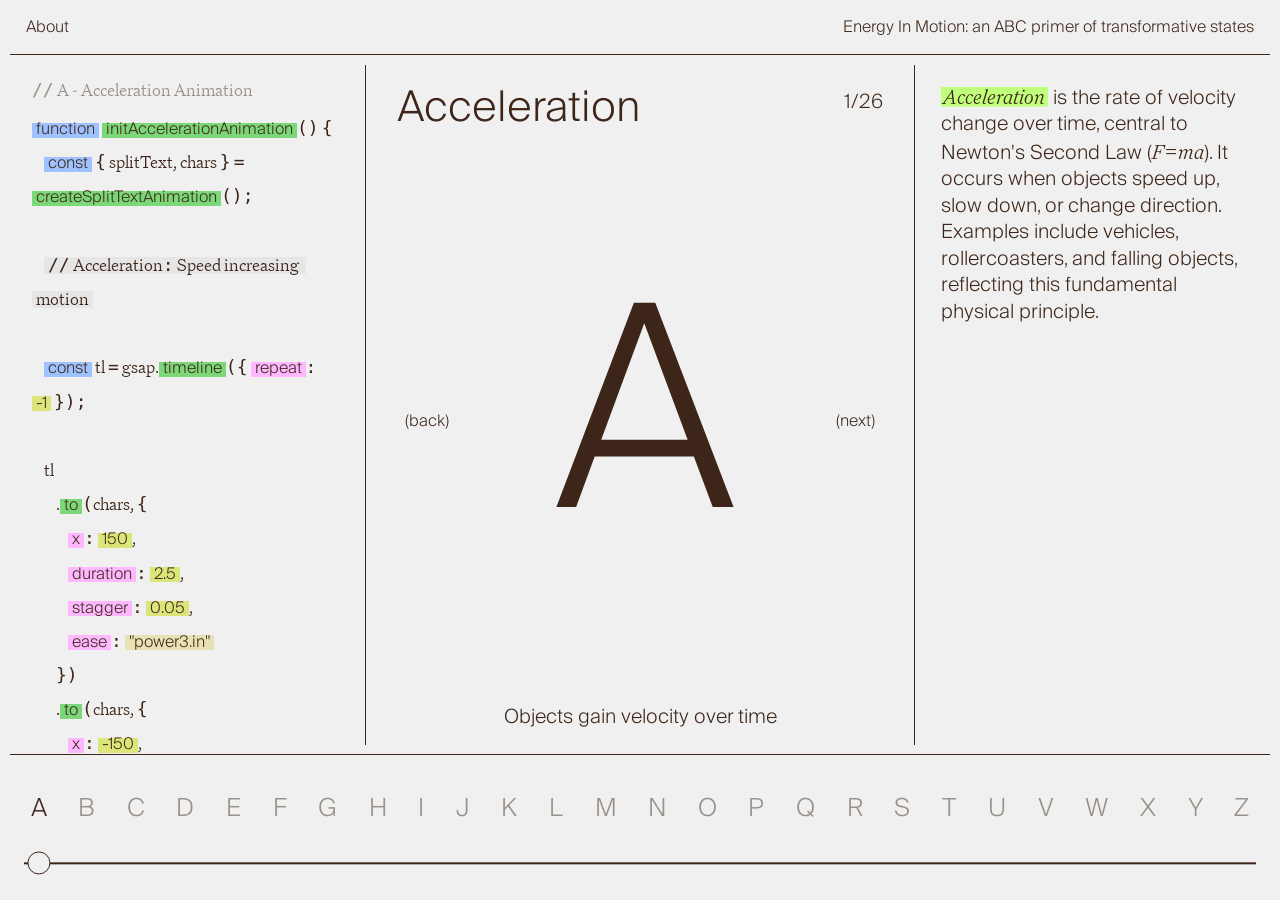
==== commit d700c068: "Favicon: ABC in #F0F0F0 on About brown #533422 Co-Authored-By: Claude Opus 5.5 <noreply@anthropic.co" ====
--- a/index.html
+++ b/index.html
@@ -6,9 +6,9 @@
     <title>Energy in Motion: An ABC Primer of Transformative States</title>
     <link rel="preload" href="test-family-light.woff2" as="font" type="font/woff2" crossorigin>
     <link rel="stylesheet" href="primer.css?v=5">
-    <link rel="icon" href="favicon.ico?v=2" sizes="32x32">
-    <link rel="icon" href="favicon.svg?v=2" type="image/svg+xml">
-    <link rel="apple-touch-icon" href="apple-touch-icon.png?v=2">
+    <link rel="icon" href="favicon.ico?v=3" sizes="32x32">
+    <link rel="icon" href="favicon.svg?v=3" type="image/svg+xml">
+    <link rel="apple-touch-icon" href="apple-touch-icon.png?v=3">
     <script>
         document.documentElement.classList.add('loading');
         window.addEventListener('load', function() {
@@ -258,7 +258,7 @@
     <!-- GSAP Core and Plugins -->
 <script src="https://cdn.jsdelivr.net/npm/gsap@3.12.2/dist/gsap.min.js"></script>
 <script src="SplitText.min.js"></script>
-<script src="primer-no-cursor.js?v=2"></script>
+<script src="primer-no-cursor.js?v=3"></script>
     <script>
         // Compatibility script for the new layout
         document.addEventListener('DOMContentLoaded', function() {
@@ -386,7 +386,7 @@
 });
 
     </script>
-    <script src="code-display.js?v=2"></script>
+    <script src="code-display.js?v=3"></script>
     <script>
         // Self-contained fix for navigation buttons and keyboard controls
 (function() {
